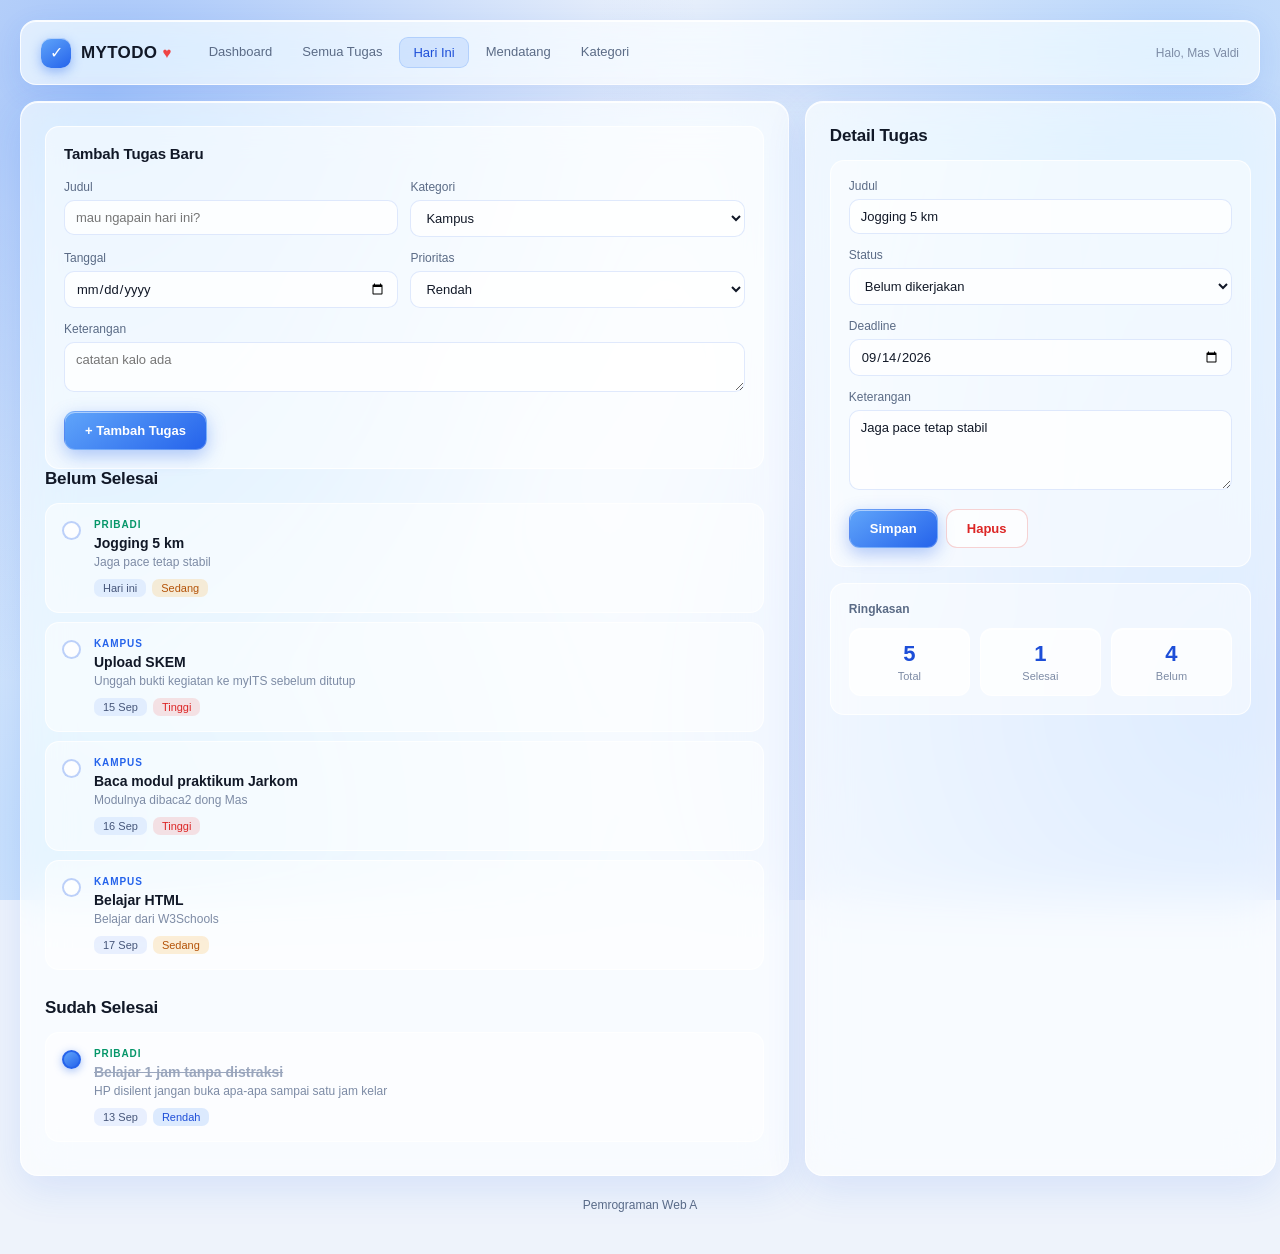
==== index.html @ 9074b092 "Add files via upload" ====
<!DOCTYPE html>
<html lang="id">
<head>
<meta charset="UTF-8">
<meta name="viewport" content="width=device-width, initial-scale=1.0">
<title>MYTODO - Todo List</title>
<link rel="stylesheet" href="style.css">
</head>
<body>

<header>
  <div class="merek">
    <div class="logo">&check;</div>
    <span class="namaapp">MYTODO <span class="hati">&hearts;</span></span>
  </div>

  <nav>
    <a href="#">Dashboard</a>
    <a href="#">Semua Tugas</a>
    <a href="#" class="aktif">Hari Ini</a>
    <a href="#">Mendatang</a>
    <a href="#">Kategori</a>
  </nav>

  <span class="identitas">Halo, Mas Valdi</span>
</header>

<div class="isi">

  <main>

    <section class="formbaru">
      <h2>Tambah Tugas Baru</h2>
      <form>
        <div class="baris">
          <div>
            <label for="judul">Judul</label>
            <input type="text" id="judul" placeholder="mau ngapain hari ini?">
          </div>
          <div>
            <label for="kategori">Kategori</label>
            <select id="kategori">
              <option>Kampus</option>
              <option>Bisnis</option>
              <option>Pribadi</option>
            </select>
          </div>
        </div>

        <div class="baris">
          <div>
            <label for="tgl">Tanggal</label>
            <input type="date" id="tgl">
          </div>
          <div>
            <label for="prioritas">Prioritas</label>
            <select id="prioritas">
              <option>Rendah</option>
              <option>Sedang</option>
              <option>Tinggi</option>
            </select>
          </div>
        </div>

        <label for="ket">Keterangan</label>
        <textarea id="ket" rows="2" placeholder="catatan kalo ada"></textarea>

        <button type="submit">+ Tambah Tugas</button>
      </form>
    </section>

    <h2>Belum Selesai</h2>
    <ul class="daftar">
      <li>
        <input type="checkbox">
        <div class="teks">
          <span class="kategori pribadi">PRIBADI</span>
          <b>Jogging 5 km</b>
          <p>Jaga pace tetap stabil</p>
          <div class="chipbaris">
            <span class="chip">Hari ini</span>
            <span class="chip sedang">Sedang</span>
          </div>
        </div>
      </li>

      <li>
        <input type="checkbox">
        <div class="teks">
          <span class="kategori">KAMPUS</span>
          <b>Upload SKEM</b>
          <p>Unggah bukti kegiatan ke myITS sebelum ditutup</p>
          <div class="chipbaris">
            <span class="chip">15 Sep</span>
            <span class="chip tinggi">Tinggi</span>
          </div>
        </div>
      </li>

      <li>
        <input type="checkbox">
        <div class="teks">
          <span class="kategori">KAMPUS</span>
          <b>Baca modul praktikum Jarkom</b>
          <p>Modulnya dibaca2 dong Mas</p>
          <div class="chipbaris">
            <span class="chip">16 Sep</span>
            <span class="chip tinggi">Tinggi</span>
          </div>
        </div>
      </li>

      <li>
        <input type="checkbox">
        <div class="teks">
          <span class="kategori">KAMPUS</span>
          <b>Belajar HTML</b>
          <p>Belajar dari W3Schools</p>
          <div class="chipbaris">
            <span class="chip">17 Sep</span>
            <span class="chip sedang">Sedang</span>
          </div>
        </div>
      </li>
    </ul>

    <h2>Sudah Selesai</h2>
    <ul class="daftar selesai">
      <li>
        <input type="checkbox" checked>
        <div class="teks">
          <span class="kategori pribadi">PRIBADI</span>
          <b>Belajar 1 jam tanpa distraksi</b>
          <p>HP disilent jangan buka apa-apa sampai satu jam kelar</p>
          <div class="chipbaris">
            <span class="chip">13 Sep</span>
            <span class="chip rendah">Rendah</span>
          </div>
        </div>
      </li>
    </ul>

  </main>

  <aside>
    <h2>Detail Tugas</h2>

    <div class="kotak">
      <label for="j2">Judul</label>
      <input type="text" id="j2" value="Jogging 5 km">

      <label for="status">Status</label>
      <select id="status">
        <option>Belum dikerjakan</option>
        <option>Sedang dikerjakan</option>
        <option>Selesai</option>
      </select>

      <label for="dl">Deadline</label>
      <input type="date" id="dl" value="2026-09-14">

      <label for="ket2">Keterangan</label>
      <textarea id="ket2" rows="4">Jaga pace tetap stabil</textarea>

      <div class="tombol">
        <button type="button">Simpan</button>
        <button type="button" class="hapus">Hapus</button>
      </div>
    </div>

    <div class="kotak ringkasan">
      <h3>Ringkasan</h3>
      <div class="angka">
        <div>
          <span class="besar">5</span>
          <span class="kecil">Total</span>
        </div>
        <div>
          <span class="besar">1</span>
          <span class="kecil">Selesai</span>
        </div>
        <div>
          <span class="besar">4</span>
          <span class="kecil">Belum</span>
        </div>
      </div>
    </div>
  </aside>

</div>

<footer>
  <p>Pemrograman Web A</p>
</footer>

</body>
</html>
---- style.css ----
body {
  font-family: "Helvetica Neue", Helvetica, -apple-system, BlinkMacSystemFont, Arial, sans-serif;
  font-size: 14px;
  color: #111827;
  margin: 0;
  padding: 20px;
  background-color: #eef3fb;
  background-image:
    radial-gradient(circle at 8% 10%, rgba(59, 130, 246, 0.42), transparent 42%),
    radial-gradient(circle at 92% 6%, rgba(96, 165, 250, 0.38), transparent 40%),
    radial-gradient(circle at 96% 78%, rgba(37, 99, 235, 0.3), transparent 44%),
    radial-gradient(circle at 4% 92%, rgba(147, 197, 253, 0.45), transparent 42%);
  background-attachment: fixed;
}

header {
  background-color: rgba(255, 255, 255, 0.65);
  backdrop-filter: blur(24px) saturate(180%);
  -webkit-backdrop-filter: blur(24px) saturate(180%);
  border: 1px solid rgba(255, 255, 255, 0.8);
  border-radius: 16px;
  box-shadow: 0 8px 28px rgba(37, 99, 235, 0.1), inset 0 1px 0 rgba(255, 255, 255, 0.9);
  padding: 16px 20px;
  display: flex;
  align-items: center;
  gap: 24px;
  flex-wrap: wrap;
}

.merek {
  display: flex;
  align-items: center;
  gap: 10px;
}

.logo {
  background-image: linear-gradient(145deg, #60a5fa, #2563eb);
  color: white;
  width: 30px;
  height: 30px;
  border-radius: 10px;
  display: flex;
  align-items: center;
  justify-content: center;
  font-size: 16px;
  box-shadow: 0 4px 12px rgba(37, 99, 235, 0.4), inset 0 1px 0 rgba(255, 255, 255, 0.55);
}

.namaapp {
  font-size: 17px;
  font-weight: 700;
  letter-spacing: 0.02em;
}

.hati {
  color: #ef4444;
  font-size: 15px;
}

nav {
  display: flex;
  gap: 4px;
  flex-wrap: wrap;
}

nav a {
  color: #5b6b86;
  font-size: 13px;
  text-decoration: none;
  padding: 7px 13px;
  border-radius: 9px;
}

nav a:hover {
  background-color: rgba(255, 255, 255, 0.7);
}

nav a.aktif {
  background-color: rgba(59, 130, 246, 0.14);
  border: 1px solid rgba(59, 130, 246, 0.2);
  color: #1d4ed8;
  font-weight: 500;
}

.identitas {
  margin-left: auto;
  color: #7d8ba5;
  font-size: 12px;
}

.isi {
  display: grid;
  grid-template-columns: 62% 38%;
  gap: 16px;
  margin-top: 16px;
}

main, aside {
  background-color: rgba(255, 255, 255, 0.65);
  backdrop-filter: blur(24px) saturate(180%);
  -webkit-backdrop-filter: blur(24px) saturate(180%);
  border: 1px solid rgba(255, 255, 255, 0.8);
  border-radius: 18px;
  box-shadow: 0 12px 40px rgba(37, 99, 235, 0.12), inset 0 1px 0 rgba(255, 255, 255, 0.9);
  padding: 24px;
}

h2 {
  font-size: 17px;
  font-weight: 700;
  letter-spacing: -0.01em;
  margin: 0 0 14px 0;
}

main h2 {
  margin-top: 28px;
}

main h2:first-of-type {
  margin-top: 0;
}

.formbaru {
  background-color: rgba(255, 255, 255, 0.5);
  border: 1px solid rgba(255, 255, 255, 0.85);
  border-radius: 14px;
  padding: 18px;
}

.formbaru h2 {
  font-size: 15px;
  margin-bottom: 4px;
}

.baris {
  display: flex;
  gap: 12px;
}

.baris > div {
  flex: 1;
}

label {
  display: block;
  font-size: 12px;
  font-weight: 500;
  color: #5b6b86;
  margin-top: 14px;
  margin-bottom: 6px;
}

input[type=text], input[type=date], select, textarea {
  width: 100%;
  background-color: rgba(255, 255, 255, 0.8);
  border: 1px solid rgba(37, 99, 235, 0.14);
  border-radius: 10px;
  padding: 9px 11px;
  font-family: inherit;
  font-size: 13px;
  color: #111827;
  box-sizing: border-box;
  outline: none;
}

input:focus, select:focus, textarea:focus {
  border-color: #3b82f6;
  background-color: white;
  box-shadow: 0 0 0 3px rgba(59, 130, 246, 0.15);
}

textarea {
  resize: vertical;
}

button {
  background-image: linear-gradient(145deg, #60a5fa, #2563eb);
  color: white;
  border: 1px solid rgba(255, 255, 255, 0.2);
  border-radius: 11px;
  padding: 11px 20px;
  margin-top: 16px;
  font-family: inherit;
  font-size: 13px;
  font-weight: 600;
  cursor: pointer;
  box-shadow: 0 6px 18px rgba(37, 99, 235, 0.35), inset 0 1px 0 rgba(255, 255, 255, 0.5);
}

button:hover {
  background-image: linear-gradient(145deg, #4f96f8, #1d4ed8);
}

.hapus {
  background-image: none;
  background-color: rgba(255, 255, 255, 0.7);
  color: #dc2626;
  border: 1px solid rgba(220, 38, 38, 0.2);
  box-shadow: none;
}

.hapus:hover {
  background-image: none;
  background-color: rgba(254, 226, 226, 0.9);
}

.daftar {
  list-style-type: none;
  padding-left: 0;
  margin: 0;
}

.daftar li {
  display: flex;
  gap: 13px;
  background-color: rgba(255, 255, 255, 0.5);
  border: 1px solid rgba(255, 255, 255, 0.8);
  border-radius: 14px;
  padding: 15px 16px;
  margin-bottom: 9px;
}

.daftar li:hover {
  background-color: rgba(255, 255, 255, 0.9);
  box-shadow: 0 6px 18px rgba(37, 99, 235, 0.1);
}

input[type=checkbox] {
  appearance: none;
  -webkit-appearance: none;
  width: 19px;
  height: 19px;
  min-width: 19px;
  margin: 2px 0 0 0;
  border: 2px solid rgba(37, 99, 235, 0.3);
  border-radius: 50%;
  background-color: rgba(255, 255, 255, 0.8);
  cursor: pointer;
}

input[type=checkbox]:checked {
  background-image: linear-gradient(145deg, #60a5fa, #2563eb);
  border-color: #2563eb;
  box-shadow: 0 2px 8px rgba(37, 99, 235, 0.4);
}

.kategori {
  display: block;
  color: #2563eb;
  font-size: 10px;
  font-weight: 700;
  letter-spacing: 0.09em;
  margin-bottom: 5px;
}

.kategori.bisnis {
  color: #7c3aed;
}

.kategori.pribadi {
  color: #059669;
}

.teks b {
  display: block;
  font-size: 14px;
  font-weight: 600;
}

.teks p {
  color: #7d8ba5;
  font-size: 12px;
  margin: 4px 0 0 0;
}

.chipbaris {
  display: flex;
  gap: 6px;
  margin-top: 10px;
}

.chip {
  background-color: rgba(37, 99, 235, 0.09);
  color: #46567a;
  border-radius: 7px;
  font-size: 11px;
  padding: 3px 9px;
}

.tinggi {
  background-color: rgba(239, 68, 68, 0.14);
  color: #dc2626;
}

.sedang {
  background-color: rgba(245, 158, 11, 0.16);
  color: #b45309;
}

.rendah {
  background-color: rgba(59, 130, 246, 0.16);
  color: #1d4ed8;
}

.selesai b {
  color: #9aa6bd;
  text-decoration: line-through;
}

.kotak {
  background-color: rgba(255, 255, 255, 0.5);
  border: 1px solid rgba(255, 255, 255, 0.85);
  border-radius: 14px;
  padding: 18px;
}

.kotak label:first-of-type {
  margin-top: 0;
}

.tombol {
  display: flex;
  gap: 8px;
}

.ringkasan {
  margin-top: 16px;
}

.ringkasan h3 {
  font-size: 12px;
  font-weight: 600;
  color: #5b6b86;
  margin: 0 0 12px 0;
}

.angka {
  display: flex;
  gap: 10px;
}

.angka > div {
  flex: 1;
  background-color: rgba(255, 255, 255, 0.75);
  border: 1px solid rgba(255, 255, 255, 0.9);
  border-radius: 12px;
  padding: 12px;
  text-align: center;
  box-shadow: inset 0 1px 0 rgba(255, 255, 255, 0.9);
}

.besar {
  display: block;
  font-size: 22px;
  font-weight: 700;
  color: #1d4ed8;
}

.kecil {
  color: #7d8ba5;
  font-size: 11px;
}

footer {
  text-align: center;
  color: #5b6b86;
  font-size: 12px;
  padding: 22px;
}

footer p {
  margin: 0;
}

@media screen and (max-width: 768px) {
  body {
    padding: 12px;
  }
  .isi {
    grid-template-columns: 100%;
    gap: 12px;
  }
  header {
    gap: 12px;
  }
  .identitas {
    margin-left: 0;
    width: 100%;
  }
  main, aside {
    padding: 18px;
  }
  .baris {
    display: block;
  }
}
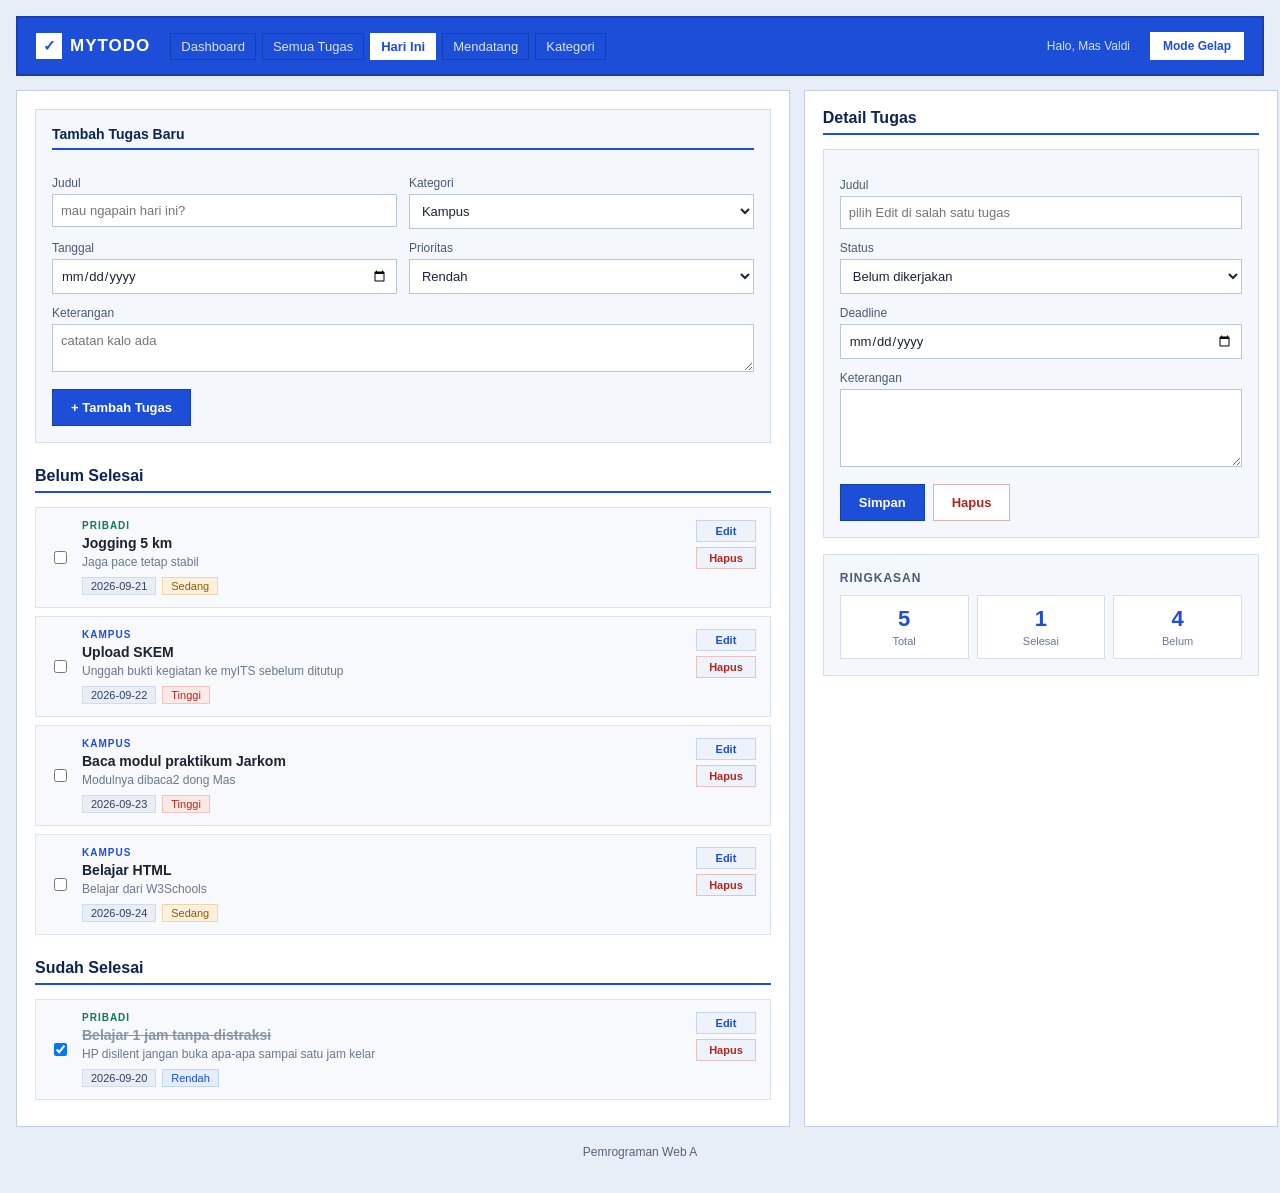
==== commit 188485bc: "Add files via upload nambah java" ====
--- a/index.html
+++ b/index.html
@@ -11,7 +11,7 @@
 <header>
   <div class="merek">
     <div class="logo">&check;</div>
-    <span class="namaapp">MYTODO <span class="hati">&hearts;</span></span>
+    <span class="namaapp">MYTODO</span>
   </div>
 
   <nav>
@@ -23,6 +23,7 @@
   </nav>
 
   <span class="identitas">Halo, Mas Valdi</span>
+  <button type="button" id="tomboltema" class="tematoggle">Mode Gelap</button>
 </header>
 
 <div class="isi">
@@ -31,7 +32,7 @@
 
     <section class="formbaru">
       <h2>Tambah Tugas Baru</h2>
-      <form>
+      <form id="formtugas">
         <div class="baris">
           <div>
             <label for="judul">Judul</label>
@@ -65,80 +66,15 @@
         <label for="ket">Keterangan</label>
         <textarea id="ket" rows="2" placeholder="catatan kalo ada"></textarea>
 
-        <button type="submit">+ Tambah Tugas</button>
+        <button type="button" id="tambah">+ Tambah Tugas</button>
       </form>
     </section>
 
     <h2>Belum Selesai</h2>
-    <ul class="daftar">
-      <li>
-        <input type="checkbox">
-        <div class="teks">
-          <span class="kategori pribadi">PRIBADI</span>
-          <b>Jogging 5 km</b>
-          <p>Jaga pace tetap stabil</p>
-          <div class="chipbaris">
-            <span class="chip">Hari ini</span>
-            <span class="chip sedang">Sedang</span>
-          </div>
-        </div>
-      </li>
-
-      <li>
-        <input type="checkbox">
-        <div class="teks">
-          <span class="kategori">KAMPUS</span>
-          <b>Upload SKEM</b>
-          <p>Unggah bukti kegiatan ke myITS sebelum ditutup</p>
-          <div class="chipbaris">
-            <span class="chip">15 Sep</span>
-            <span class="chip tinggi">Tinggi</span>
-          </div>
-        </div>
-      </li>
-
-      <li>
-        <input type="checkbox">
-        <div class="teks">
-          <span class="kategori">KAMPUS</span>
-          <b>Baca modul praktikum Jarkom</b>
-          <p>Modulnya dibaca2 dong Mas</p>
-          <div class="chipbaris">
-            <span class="chip">16 Sep</span>
-            <span class="chip tinggi">Tinggi</span>
-          </div>
-        </div>
-      </li>
-
-      <li>
-        <input type="checkbox">
-        <div class="teks">
-          <span class="kategori">KAMPUS</span>
-          <b>Belajar HTML</b>
-          <p>Belajar dari W3Schools</p>
-          <div class="chipbaris">
-            <span class="chip">17 Sep</span>
-            <span class="chip sedang">Sedang</span>
-          </div>
-        </div>
-      </li>
-    </ul>
+    <ul class="daftar" id="belum"></ul>
 
     <h2>Sudah Selesai</h2>
-    <ul class="daftar selesai">
-      <li>
-        <input type="checkbox" checked>
-        <div class="teks">
-          <span class="kategori pribadi">PRIBADI</span>
-          <b>Belajar 1 jam tanpa distraksi</b>
-          <p>HP disilent jangan buka apa-apa sampai satu jam kelar</p>
-          <div class="chipbaris">
-            <span class="chip">13 Sep</span>
-            <span class="chip rendah">Rendah</span>
-          </div>
-        </div>
-      </li>
-    </ul>
+    <ul class="daftar selesai" id="sudah"></ul>
 
   </main>
 
@@ -147,24 +83,23 @@
 
     <div class="kotak">
       <label for="j2">Judul</label>
-      <input type="text" id="j2" value="Jogging 5 km">
+      <input type="text" id="j2" placeholder="pilih Edit di salah satu tugas">
 
       <label for="status">Status</label>
       <select id="status">
         <option>Belum dikerjakan</option>
-        <option>Sedang dikerjakan</option>
         <option>Selesai</option>
       </select>
 
       <label for="dl">Deadline</label>
-      <input type="date" id="dl" value="2026-09-14">
+      <input type="date" id="dl">
 
       <label for="ket2">Keterangan</label>
-      <textarea id="ket2" rows="4">Jaga pace tetap stabil</textarea>
+      <textarea id="ket2" rows="4"></textarea>
 
       <div class="tombol">
-        <button type="button">Simpan</button>
-        <button type="button" class="hapus">Hapus</button>
+        <button type="button" id="simpan">Simpan</button>
+        <button type="button" class="hapus" id="hapusdetail">Hapus</button>
       </div>
     </div>
 
@@ -172,15 +107,15 @@
       <h3>Ringkasan</h3>
       <div class="angka">
         <div>
-          <span class="besar">5</span>
+          <span class="besar" id="jumlahtotal">0</span>
           <span class="kecil">Total</span>
         </div>
         <div>
-          <span class="besar">1</span>
+          <span class="besar" id="jumlahselesai">0</span>
           <span class="kecil">Selesai</span>
         </div>
         <div>
-          <span class="besar">4</span>
+          <span class="besar" id="jumlahbelum">0</span>
           <span class="kecil">Belum</span>
         </div>
       </div>
@@ -193,5 +128,7 @@
   <p>Pemrograman Web A</p>
 </footer>
 
+<script src="script.js"></script>
+
 </body>
 </html>
--- a/style.css
+++ b/style.css
@@ -1,207 +1,164 @@
 body {
-  font-family: "Helvetica Neue", Helvetica, -apple-system, BlinkMacSystemFont, Arial, sans-serif;
+  font-family: Arial, Helvetica, sans-serif;
   font-size: 14px;
-  color: #111827;
+  color: #1a2233;
+  background-color: #e8eef7;
   margin: 0;
-  padding: 20px;
-  background-color: #eef3fb;
-  background-image:
-    radial-gradient(circle at 8% 10%, rgba(59, 130, 246, 0.42), transparent 42%),
-    radial-gradient(circle at 92% 6%, rgba(96, 165, 250, 0.38), transparent 40%),
-    radial-gradient(circle at 96% 78%, rgba(37, 99, 235, 0.3), transparent 44%),
-    radial-gradient(circle at 4% 92%, rgba(147, 197, 253, 0.45), transparent 42%);
-  background-attachment: fixed;
+  padding: 16px;
 }
 
 header {
-  background-color: rgba(255, 255, 255, 0.65);
-  backdrop-filter: blur(24px) saturate(180%);
-  -webkit-backdrop-filter: blur(24px) saturate(180%);
-  border: 1px solid rgba(255, 255, 255, 0.8);
-  border-radius: 16px;
-  box-shadow: 0 8px 28px rgba(37, 99, 235, 0.1), inset 0 1px 0 rgba(255, 255, 255, 0.9);
-  padding: 16px 20px;
+  background-color: #1d4ed8;
+  color: #ffffff;
+  border: 2px solid #163fae;
+  padding: 14px 18px;
   display: flex;
   align-items: center;
-  gap: 24px;
+  gap: 20px;
   flex-wrap: wrap;
 }
 
 .merek {
   display: flex;
   align-items: center;
-  gap: 10px;
+  gap: 8px;
 }
 
 .logo {
-  background-image: linear-gradient(145deg, #60a5fa, #2563eb);
-  color: white;
-  width: 30px;
-  height: 30px;
-  border-radius: 10px;
+  background-color: #ffffff;
+  color: #1d4ed8;
+  width: 26px;
+  height: 26px;
   display: flex;
   align-items: center;
   justify-content: center;
-  font-size: 16px;
-  box-shadow: 0 4px 12px rgba(37, 99, 235, 0.4), inset 0 1px 0 rgba(255, 255, 255, 0.55);
+  font-size: 15px;
+  font-weight: bold;
 }
 
 .namaapp {
   font-size: 17px;
-  font-weight: 700;
-  letter-spacing: 0.02em;
-}
-
-.hati {
-  color: #ef4444;
-  font-size: 15px;
+  font-weight: bold;
+  letter-spacing: 1px;
 }
 
 nav {
   display: flex;
-  gap: 4px;
+  gap: 6px;
   flex-wrap: wrap;
 }
 
 nav a {
-  color: #5b6b86;
+  color: #d7e2fb;
   font-size: 13px;
   text-decoration: none;
-  padding: 7px 13px;
-  border-radius: 9px;
-}
-
-nav a:hover {
-  background-color: rgba(255, 255, 255, 0.7);
+  padding: 5px 10px;
+  border: 1px solid #163fae;
 }
 
 nav a.aktif {
-  background-color: rgba(59, 130, 246, 0.14);
-  border: 1px solid rgba(59, 130, 246, 0.2);
-  color: #1d4ed8;
-  font-weight: 500;
+  background-color: #ffffff;
+  border: 1px solid #ffffff;
+  color: #1d4ed8;
+  font-weight: bold;
 }
 
 .identitas {
   margin-left: auto;
-  color: #7d8ba5;
+  color: #d7e2fb;
+  font-size: 12px;
+}
+
+.tematoggle {
+  background-color: #ffffff;
+  color: #1d4ed8;
+  border: 1px solid #ffffff;
+  margin-top: 0;
+  padding: 6px 12px;
   font-size: 12px;
 }
 
 .isi {
   display: grid;
   grid-template-columns: 62% 38%;
-  gap: 16px;
-  margin-top: 16px;
+  gap: 14px;
+  margin-top: 14px;
 }
 
 main, aside {
-  background-color: rgba(255, 255, 255, 0.65);
-  backdrop-filter: blur(24px) saturate(180%);
-  -webkit-backdrop-filter: blur(24px) saturate(180%);
-  border: 1px solid rgba(255, 255, 255, 0.8);
-  border-radius: 18px;
-  box-shadow: 0 12px 40px rgba(37, 99, 235, 0.12), inset 0 1px 0 rgba(255, 255, 255, 0.9);
-  padding: 24px;
+  background-color: #ffffff;
+  border: 1px solid #c3cfe0;
+  padding: 18px;
 }
 
 h2 {
-  font-size: 17px;
-  font-weight: 700;
-  letter-spacing: -0.01em;
+  font-size: 16px;
+  font-weight: bold;
+  color: #0b2452;
+  border-bottom: 2px solid #1d4ed8;
+  padding-bottom: 6px;
   margin: 0 0 14px 0;
 }
 
 main h2 {
-  margin-top: 28px;
-}
-
-main h2:first-of-type {
+  margin-top: 24px;
+}
+
+.formbaru {
+  background-color: #f4f7fb;
+  border: 1px solid #d5dfeb;
+  padding: 16px;
+  margin-bottom: 24px;
+}
+
+.formbaru h2 {
+  font-size: 14px;
   margin-top: 0;
 }
 
-.formbaru {
-  background-color: rgba(255, 255, 255, 0.5);
-  border: 1px solid rgba(255, 255, 255, 0.85);
-  border-radius: 14px;
-  padding: 18px;
-}
-
-.formbaru h2 {
-  font-size: 15px;
-  margin-bottom: 4px;
-}
-
 .baris {
   display: flex;
   gap: 12px;
 }
 
 .baris > div {
-  flex: 1;
+  width: 50%;
 }
 
 label {
   display: block;
   font-size: 12px;
-  font-weight: 500;
-  color: #5b6b86;
-  margin-top: 14px;
-  margin-bottom: 6px;
+  color: #4a5a75;
+  margin-top: 12px;
+  margin-bottom: 4px;
 }
 
 input[type=text], input[type=date], select, textarea {
   width: 100%;
-  background-color: rgba(255, 255, 255, 0.8);
-  border: 1px solid rgba(37, 99, 235, 0.14);
-  border-radius: 10px;
-  padding: 9px 11px;
-  font-family: inherit;
+  background-color: #ffffff;
+  border: 1px solid #b9c6d8;
+  padding: 8px;
+  font-family: Arial, Helvetica, sans-serif;
   font-size: 13px;
-  color: #111827;
+  color: #1a2233;
   box-sizing: border-box;
-  outline: none;
-}
-
-input:focus, select:focus, textarea:focus {
-  border-color: #3b82f6;
-  background-color: white;
-  box-shadow: 0 0 0 3px rgba(59, 130, 246, 0.15);
-}
-
-textarea {
-  resize: vertical;
 }
 
 button {
-  background-image: linear-gradient(145deg, #60a5fa, #2563eb);
-  color: white;
-  border: 1px solid rgba(255, 255, 255, 0.2);
-  border-radius: 11px;
-  padding: 11px 20px;
-  margin-top: 16px;
-  font-family: inherit;
+  background-color: #1d4ed8;
+  color: #ffffff;
+  border: 1px solid #163fae;
+  padding: 10px 18px;
+  margin-top: 14px;
+  font-family: Arial, Helvetica, sans-serif;
   font-size: 13px;
-  font-weight: 600;
-  cursor: pointer;
-  box-shadow: 0 6px 18px rgba(37, 99, 235, 0.35), inset 0 1px 0 rgba(255, 255, 255, 0.5);
-}
-
-button:hover {
-  background-image: linear-gradient(145deg, #4f96f8, #1d4ed8);
+  font-weight: bold;
 }
 
 .hapus {
-  background-image: none;
-  background-color: rgba(255, 255, 255, 0.7);
-  color: #dc2626;
-  border: 1px solid rgba(220, 38, 38, 0.2);
-  box-shadow: none;
-}
-
-.hapus:hover {
-  background-image: none;
-  background-color: rgba(254, 226, 226, 0.9);
+  background-color: #ffffff;
+  color: #b3261e;
+  border: 1px solid #e0b4b0;
 }
 
 .daftar {
@@ -212,63 +169,69 @@
 
 .daftar li {
   display: flex;
-  gap: 13px;
-  background-color: rgba(255, 255, 255, 0.5);
-  border: 1px solid rgba(255, 255, 255, 0.8);
-  border-radius: 14px;
-  padding: 15px 16px;
-  margin-bottom: 9px;
-}
-
-.daftar li:hover {
-  background-color: rgba(255, 255, 255, 0.9);
-  box-shadow: 0 6px 18px rgba(37, 99, 235, 0.1);
-}
-
-input[type=checkbox] {
-  appearance: none;
-  -webkit-appearance: none;
-  width: 19px;
-  height: 19px;
-  min-width: 19px;
-  margin: 2px 0 0 0;
-  border: 2px solid rgba(37, 99, 235, 0.3);
-  border-radius: 50%;
-  background-color: rgba(255, 255, 255, 0.8);
-  cursor: pointer;
-}
-
-input[type=checkbox]:checked {
-  background-image: linear-gradient(145deg, #60a5fa, #2563eb);
-  border-color: #2563eb;
-  box-shadow: 0 2px 8px rgba(37, 99, 235, 0.4);
+  gap: 12px;
+  background-color: #f7f9fc;
+  border: 1px solid #dde4ef;
+  padding: 12px 14px;
+  margin-bottom: 8px;
+}
+
+.aksi {
+  display: flex;
+  flex-direction: column;
+  gap: 5px;
+  margin-left: auto;
+}
+
+.aksibtn {
+  background-color: #eef3fb;
+  color: #1d4ed8;
+  border: 1px solid #c7d6ec;
+  margin-top: 0;
+  padding: 4px 12px;
+  font-size: 11px;
+}
+
+.buang {
+  color: #b3261e;
+  border: 1px solid #e6c3c0;
+}
+
+.kosong {
+  display: block;
+  background-color: #f7f9fc;
+  border: 1px dashed #c3cfe0;
+  padding: 16px;
+  text-align: center;
+  color: #6b7891;
+  font-size: 13px;
 }
 
 .kategori {
   display: block;
-  color: #2563eb;
+  color: #1d4ed8;
   font-size: 10px;
-  font-weight: 700;
-  letter-spacing: 0.09em;
-  margin-bottom: 5px;
+  font-weight: bold;
+  letter-spacing: 1px;
+  text-transform: uppercase;
+  margin-bottom: 4px;
 }
 
 .kategori.bisnis {
-  color: #7c3aed;
+  color: #6d3fc0;
 }
 
 .kategori.pribadi {
-  color: #059669;
+  color: #0f7a53;
 }
 
 .teks b {
   display: block;
   font-size: 14px;
-  font-weight: 600;
 }
 
 .teks p {
-  color: #7d8ba5;
+  color: #6b7891;
   font-size: 12px;
   margin: 4px 0 0 0;
 }
@@ -276,46 +239,44 @@
 .chipbaris {
   display: flex;
   gap: 6px;
-  margin-top: 10px;
+  margin-top: 8px;
 }
 
 .chip {
-  background-color: rgba(37, 99, 235, 0.09);
-  color: #46567a;
-  border-radius: 7px;
+  background-color: #e8edf6;
+  border: 1px solid #d3dcea;
+  color: #33415c;
   font-size: 11px;
-  padding: 3px 9px;
+  padding: 2px 8px;
 }
 
 .tinggi {
-  background-color: rgba(239, 68, 68, 0.14);
-  color: #dc2626;
+  background-color: #fde8e6;
+  border: 1px solid #f0c4c0;
+  color: #b3261e;
 }
 
 .sedang {
-  background-color: rgba(245, 158, 11, 0.16);
-  color: #b45309;
+  background-color: #fdf1dd;
+  border: 1px solid #ecd6ac;
+  color: #8a5a06;
 }
 
 .rendah {
-  background-color: rgba(59, 130, 246, 0.16);
+  background-color: #e3edfd;
+  border: 1px solid #c2d5f5;
   color: #1d4ed8;
 }
 
 .selesai b {
-  color: #9aa6bd;
+  color: #8a94a6;
   text-decoration: line-through;
 }
 
 .kotak {
-  background-color: rgba(255, 255, 255, 0.5);
-  border: 1px solid rgba(255, 255, 255, 0.85);
-  border-radius: 14px;
-  padding: 18px;
-}
-
-.kotak label:first-of-type {
-  margin-top: 0;
+  background-color: #f4f7fb;
+  border: 1px solid #d5dfeb;
+  padding: 16px;
 }
 
 .tombol {
@@ -329,68 +290,197 @@
 
 .ringkasan h3 {
   font-size: 12px;
-  font-weight: 600;
-  color: #5b6b86;
-  margin: 0 0 12px 0;
+  color: #4a5a75;
+  text-transform: uppercase;
+  letter-spacing: 1px;
+  margin: 0 0 10px 0;
 }
 
 .angka {
   display: flex;
-  gap: 10px;
+  gap: 8px;
 }
 
 .angka > div {
-  flex: 1;
-  background-color: rgba(255, 255, 255, 0.75);
-  border: 1px solid rgba(255, 255, 255, 0.9);
-  border-radius: 12px;
-  padding: 12px;
+  width: 33%;
+  background-color: #ffffff;
+  border: 1px solid #d5dfeb;
+  padding: 10px;
   text-align: center;
-  box-shadow: inset 0 1px 0 rgba(255, 255, 255, 0.9);
 }
 
 .besar {
   display: block;
   font-size: 22px;
-  font-weight: 700;
+  font-weight: bold;
   color: #1d4ed8;
 }
 
 .kecil {
-  color: #7d8ba5;
+  color: #6b7891;
   font-size: 11px;
 }
 
 footer {
   text-align: center;
-  color: #5b6b86;
-  font-size: 12px;
-  padding: 22px;
+  color: #55637a;
+  font-size: 12px;
+  padding: 18px;
 }
 
 footer p {
   margin: 0;
 }
 
+body.gelap {
+  background-color: #101725;
+  color: #e6ebf5;
+}
+
+body.gelap header {
+  background-color: #16233f;
+  border: 2px solid #24365c;
+}
+
+body.gelap .logo {
+  background-color: #6ea0ff;
+  color: #101725;
+}
+
+body.gelap nav a {
+  border: 1px solid #24365c;
+  color: #a8bbdd;
+}
+
+body.gelap nav a.aktif {
+  background-color: #6ea0ff;
+  border: 1px solid #6ea0ff;
+  color: #101725;
+}
+
+body.gelap .tematoggle {
+  background-color: #6ea0ff;
+  border: 1px solid #6ea0ff;
+  color: #101725;
+}
+
+body.gelap main, body.gelap aside {
+  background-color: #18202f;
+  border: 1px solid #2b3648;
+}
+
+body.gelap h2 {
+  color: #cddcf8;
+  border-bottom: 2px solid #6ea0ff;
+}
+
+body.gelap .formbaru,
+body.gelap .kotak,
+body.gelap .daftar li,
+body.gelap .kosong,
+body.gelap .angka > div {
+  background-color: #141c2b;
+  border: 1px solid #2b3648;
+}
+
+body.gelap label,
+body.gelap .teks p,
+body.gelap .kecil,
+body.gelap .ringkasan h3,
+body.gelap footer,
+body.gelap .kosong {
+  color: #9fb0cc;
+}
+
+body.gelap input[type=text],
+body.gelap input[type=date],
+body.gelap select,
+body.gelap textarea {
+  background-color: #0d1421;
+  border: 1px solid #333f52;
+  color: #e6ebf5;
+}
+
+body.gelap .chip {
+  background-color: #1d283c;
+  border: 1px solid #2b3648;
+  color: #b6c7e3;
+}
+
+body.gelap .tinggi {
+  background-color: #3a1e1c;
+  border: 1px solid #5c2f2c;
+  color: #fca5a5;
+}
+
+body.gelap .sedang {
+  background-color: #3a2f18;
+  border: 1px solid #5c4a26;
+  color: #fcd34d;
+}
+
+body.gelap .rendah {
+  background-color: #1b2a48;
+  border: 1px solid #2c4372;
+  color: #93c5fd;
+}
+
+body.gelap .kategori {
+  color: #6ea0ff;
+}
+
+body.gelap .kategori.pribadi {
+  color: #4fd39b;
+}
+
+body.gelap .kategori.bisnis {
+  color: #b18cf5;
+}
+
+body.gelap .aksibtn {
+  background-color: #1d283c;
+  border: 1px solid #2b3648;
+  color: #93c5fd;
+}
+
+body.gelap .buang {
+  border: 1px solid #5c2f2c;
+  color: #fca5a5;
+}
+
+body.gelap .hapus {
+  background-color: #1d283c;
+  border: 1px solid #5c2f2c;
+  color: #fca5a5;
+}
+
+body.gelap .besar {
+  color: #93c5fd;
+}
+
+body.gelap .selesai b {
+  color: #7d8ba5;
+}
+
 @media screen and (max-width: 768px) {
   body {
-    padding: 12px;
+    padding: 10px;
   }
   .isi {
     grid-template-columns: 100%;
-    gap: 12px;
-  }
-  header {
-    gap: 12px;
+    gap: 10px;
   }
   .identitas {
     margin-left: 0;
     width: 100%;
   }
   main, aside {
-    padding: 18px;
+    padding: 14px;
   }
   .baris {
     display: block;
   }
-}
+  .baris > div {
+    width: 100%;
+  }
+}
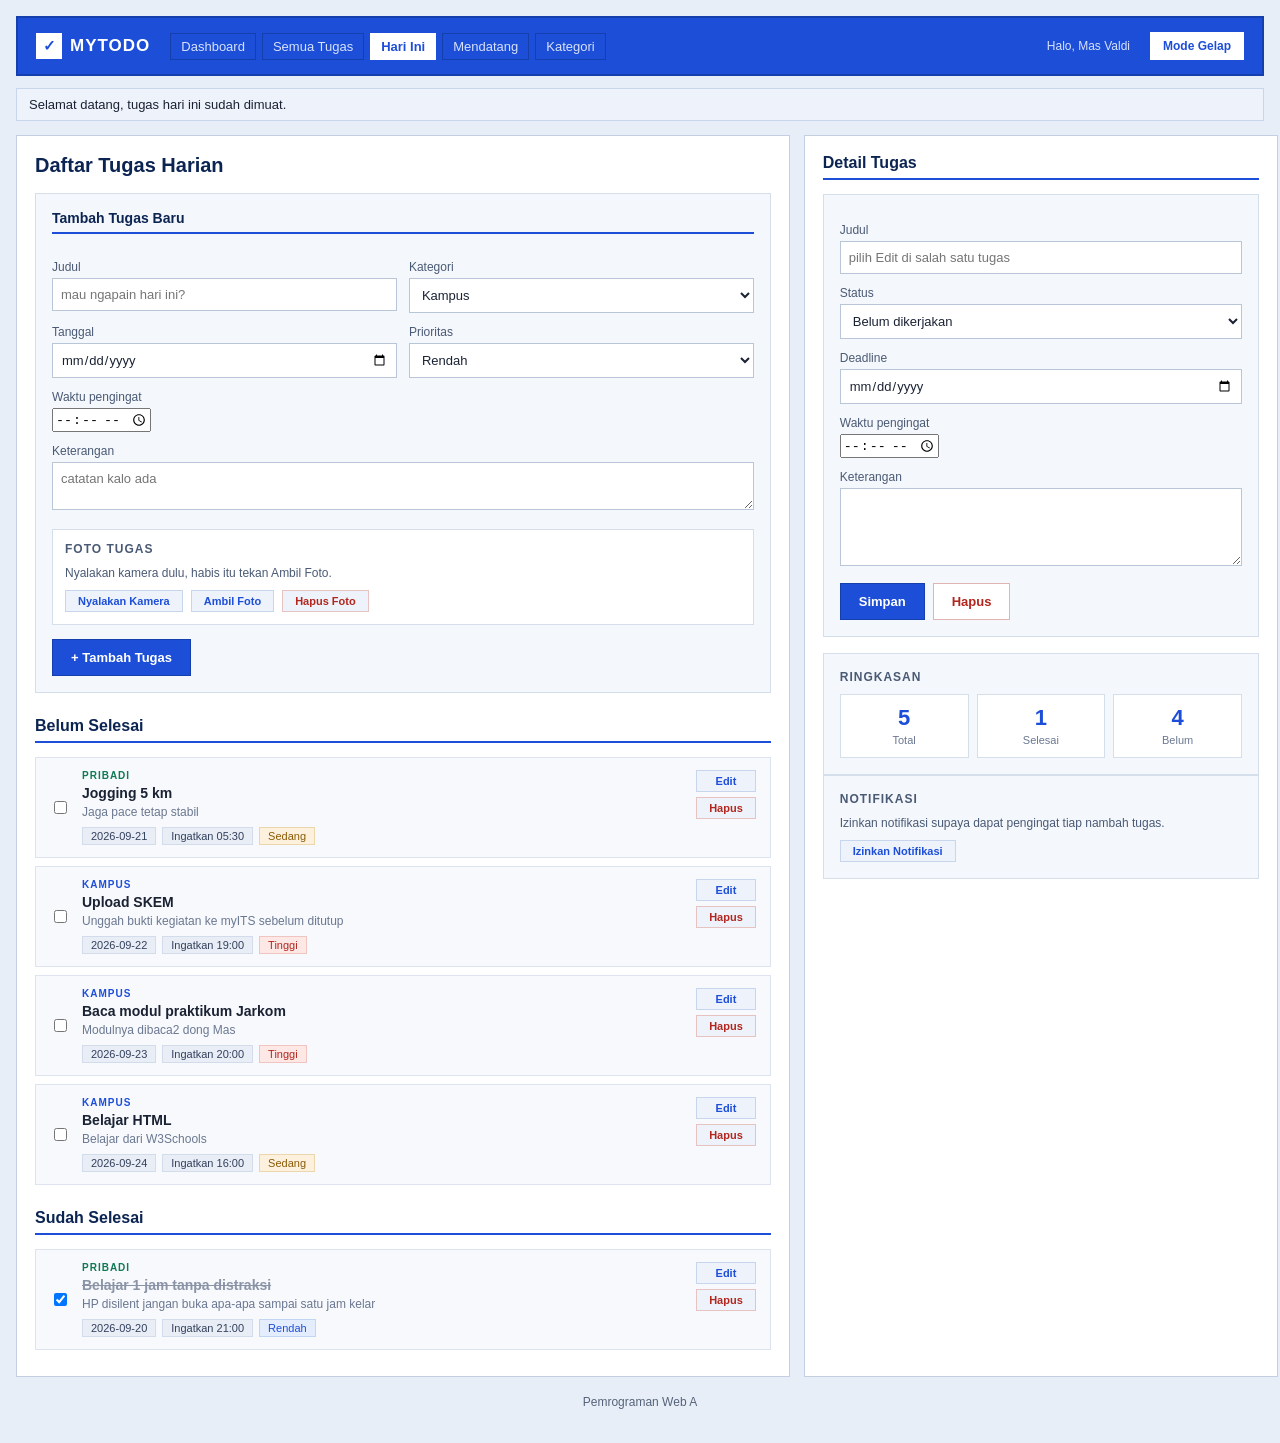
==== commit b05c9f05: "Add files via upload" ====
--- a/index.html
+++ b/index.html
@@ -3,18 +3,20 @@
 <head>
 <meta charset="UTF-8">
 <meta name="viewport" content="width=device-width, initial-scale=1.0">
-<title>MYTODO - Todo List</title>
+<title>MYTODO - Aplikasi Daftar Tugas Harian</title>
 <link rel="stylesheet" href="style.css">
 </head>
 <body>
 
+<a href="#konten" class="lewati">Lewati ke konten utama</a>
+
 <header>
   <div class="merek">
-    <div class="logo">&check;</div>
+    <div class="logo" aria-hidden="true">&check;</div>
     <span class="namaapp">MYTODO</span>
   </div>
 
-  <nav>
+  <nav aria-label="Menu utama">
     <a href="#">Dashboard</a>
     <a href="#">Semua Tugas</a>
     <a href="#" class="aktif">Hari Ini</a>
@@ -26,9 +28,13 @@
   <button type="button" id="tomboltema" class="tematoggle">Mode Gelap</button>
 </header>
 
+<p id="pesan" class="pesan" role="status">Selamat datang, tugas hari ini sudah dimuat.</p>
+
 <div class="isi">
 
-  <main>
+  <main id="konten" tabindex="-1">
+
+    <h1>Daftar Tugas Harian</h1>
 
     <section class="formbaru">
       <h2>Tambah Tugas Baru</h2>
@@ -63,8 +69,24 @@
           </div>
         </div>
 
+        <label for="jam">Waktu pengingat</label>
+        <input type="time" id="jam">
+
         <label for="ket">Keterangan</label>
         <textarea id="ket" rows="2" placeholder="catatan kalo ada"></textarea>
+
+        <div class="kamera">
+          <h3>Foto tugas</h3>
+          <p class="bantuan">Nyalakan kamera dulu, habis itu tekan Ambil Foto.</p>
+          <video id="videokamera"></video>
+          <canvas id="kanvas"></canvas>
+          <img id="pratinjau" alt="Pratinjau foto tugas yang sudah diambil">
+          <div class="tombol">
+            <button type="button" id="nyalakan" class="aksibtn">Nyalakan Kamera</button>
+            <button type="button" id="jepret" class="aksibtn">Ambil Foto</button>
+            <button type="button" id="buangfoto" class="aksibtn buang">Hapus Foto</button>
+          </div>
+        </div>
 
         <button type="button" id="tambah">+ Tambah Tugas</button>
       </form>
@@ -94,6 +116,9 @@
       <label for="dl">Deadline</label>
       <input type="date" id="dl">
 
+      <label for="jam2">Waktu pengingat</label>
+      <input type="time" id="jam2">
+
       <label for="ket2">Keterangan</label>
       <textarea id="ket2" rows="4"></textarea>
 
@@ -120,6 +145,12 @@
         </div>
       </div>
     </div>
+
+    <div class="kotak">
+      <h3>Notifikasi</h3>
+      <p class="bantuan">Izinkan notifikasi supaya dapat pengingat tiap nambah tugas.</p>
+      <button type="button" id="izinnotif" class="aksibtn">Izinkan Notifikasi</button>
+    </div>
   </aside>
 
 </div>
--- a/style.css
+++ b/style.css
@@ -1,6 +1,6 @@
 body {
   font-family: Arial, Helvetica, sans-serif;
-  font-size: 14px;
+  font-size: 0.875rem;
   color: #1a2233;
   background-color: #e8eef7;
   margin: 0;
@@ -32,12 +32,12 @@
   display: flex;
   align-items: center;
   justify-content: center;
-  font-size: 15px;
+  font-size: 0.9375rem;
   font-weight: bold;
 }
 
 .namaapp {
-  font-size: 17px;
+  font-size: 1.0625rem;
   font-weight: bold;
   letter-spacing: 1px;
 }
@@ -50,7 +50,7 @@
 
 nav a {
   color: #d7e2fb;
-  font-size: 13px;
+  font-size: 0.8125rem;
   text-decoration: none;
   padding: 5px 10px;
   border: 1px solid #163fae;
@@ -66,7 +66,7 @@
 .identitas {
   margin-left: auto;
   color: #d7e2fb;
-  font-size: 12px;
+  font-size: 0.75rem;
 }
 
 .tematoggle {
@@ -75,7 +75,7 @@
   border: 1px solid #ffffff;
   margin-top: 0;
   padding: 6px 12px;
-  font-size: 12px;
+  font-size: 0.75rem;
 }
 
 .isi {
@@ -92,7 +92,7 @@
 }
 
 h2 {
-  font-size: 16px;
+  font-size: 1rem;
   font-weight: bold;
   color: #0b2452;
   border-bottom: 2px solid #1d4ed8;
@@ -112,7 +112,7 @@
 }
 
 .formbaru h2 {
-  font-size: 14px;
+  font-size: 0.875rem;
   margin-top: 0;
 }
 
@@ -127,7 +127,7 @@
 
 label {
   display: block;
-  font-size: 12px;
+  font-size: 0.75rem;
   color: #4a5a75;
   margin-top: 12px;
   margin-bottom: 4px;
@@ -139,7 +139,7 @@
   border: 1px solid #b9c6d8;
   padding: 8px;
   font-family: Arial, Helvetica, sans-serif;
-  font-size: 13px;
+  font-size: 0.8125rem;
   color: #1a2233;
   box-sizing: border-box;
 }
@@ -151,7 +151,7 @@
   padding: 10px 18px;
   margin-top: 14px;
   font-family: Arial, Helvetica, sans-serif;
-  font-size: 13px;
+  font-size: 0.8125rem;
   font-weight: bold;
 }
 
@@ -189,7 +189,7 @@
   border: 1px solid #c7d6ec;
   margin-top: 0;
   padding: 4px 12px;
-  font-size: 11px;
+  font-size: 0.6875rem;
 }
 
 .buang {
@@ -204,13 +204,13 @@
   padding: 16px;
   text-align: center;
   color: #6b7891;
-  font-size: 13px;
+  font-size: 0.8125rem;
 }
 
 .kategori {
   display: block;
   color: #1d4ed8;
-  font-size: 10px;
+  font-size: 0.625rem;
   font-weight: bold;
   letter-spacing: 1px;
   text-transform: uppercase;
@@ -227,12 +227,12 @@
 
 .teks b {
   display: block;
-  font-size: 14px;
+  font-size: 0.875rem;
 }
 
 .teks p {
   color: #6b7891;
-  font-size: 12px;
+  font-size: 0.75rem;
   margin: 4px 0 0 0;
 }
 
@@ -246,7 +246,7 @@
   background-color: #e8edf6;
   border: 1px solid #d3dcea;
   color: #33415c;
-  font-size: 11px;
+  font-size: 0.6875rem;
   padding: 2px 8px;
 }
 
@@ -289,7 +289,7 @@
 }
 
 .ringkasan h3 {
-  font-size: 12px;
+  font-size: 0.75rem;
   color: #4a5a75;
   text-transform: uppercase;
   letter-spacing: 1px;
@@ -311,25 +311,107 @@
 
 .besar {
   display: block;
-  font-size: 22px;
+  font-size: 1.375rem;
   font-weight: bold;
   color: #1d4ed8;
 }
 
 .kecil {
   color: #6b7891;
-  font-size: 11px;
+  font-size: 0.6875rem;
 }
 
 footer {
   text-align: center;
   color: #55637a;
-  font-size: 12px;
+  font-size: 0.75rem;
   padding: 18px;
 }
 
 footer p {
   margin: 0;
+}
+
+.lewati {
+  position: absolute;
+  left: -999px;
+  background-color: #ffffff;
+  color: #1d4ed8;
+  border: 2px solid #1d4ed8;
+  padding: 10px 14px;
+  font-size: 0.8125rem;
+  font-weight: bold;
+}
+
+.lewati:focus {
+  left: 16px;
+  top: 16px;
+}
+
+h1 {
+  font-size: 1.25rem;
+  font-weight: bold;
+  color: #0b2452;
+  margin: 0 0 16px 0;
+}
+
+.pesan {
+  background-color: #eef3fb;
+  border: 1px solid #c7d6ec;
+  color: #1a2233;
+  font-size: 0.8125rem;
+  padding: 8px 12px;
+  margin: 12px 0 0 0;
+}
+
+.kamera {
+  background-color: #ffffff;
+  border: 1px solid #d5dfeb;
+  padding: 12px;
+  margin-top: 16px;
+}
+
+.kamera h3,
+.kotak h3 {
+  color: #4a5a75;
+  font-size: 0.75rem;
+  text-transform: uppercase;
+  letter-spacing: 1px;
+  margin: 0 0 10px 0;
+}
+
+.bantuan {
+  color: #4a5a75;
+  font-size: 0.75rem;
+  margin: 0 0 10px 0;
+}
+
+#videokamera {
+  display: none;
+  width: 100%;
+  max-width: 320px;
+  background-color: #0b1220;
+  border: 1px solid #b9c6d8;
+}
+
+#kanvas {
+  display: none;
+}
+
+#pratinjau {
+  display: none;
+  width: 100%;
+  max-width: 320px;
+  border: 1px solid #b9c6d8;
+  margin-top: 10px;
+}
+
+.fototugas {
+  display: block;
+  width: 100%;
+  max-width: 180px;
+  border: 1px solid #dde4ef;
+  margin-top: 8px;
 }
 
 body.gelap {
@@ -460,6 +542,33 @@
 
 body.gelap .selesai b {
   color: #7d8ba5;
+}
+
+body.gelap h1 {
+  color: #cddcf8;
+}
+
+body.gelap .pesan {
+  background-color: #141c2b;
+  border: 1px solid #2b3648;
+  color: #e6ebf5;
+}
+
+body.gelap .lewati {
+  background-color: #6ea0ff;
+  border: 2px solid #6ea0ff;
+  color: #101725;
+}
+
+body.gelap .kamera {
+  background-color: #141c2b;
+  border: 1px solid #2b3648;
+}
+
+body.gelap .kamera h3,
+body.gelap .kotak h3,
+body.gelap .bantuan {
+  color: #9fb0cc;
 }
 
 @media screen and (max-width: 768px) {
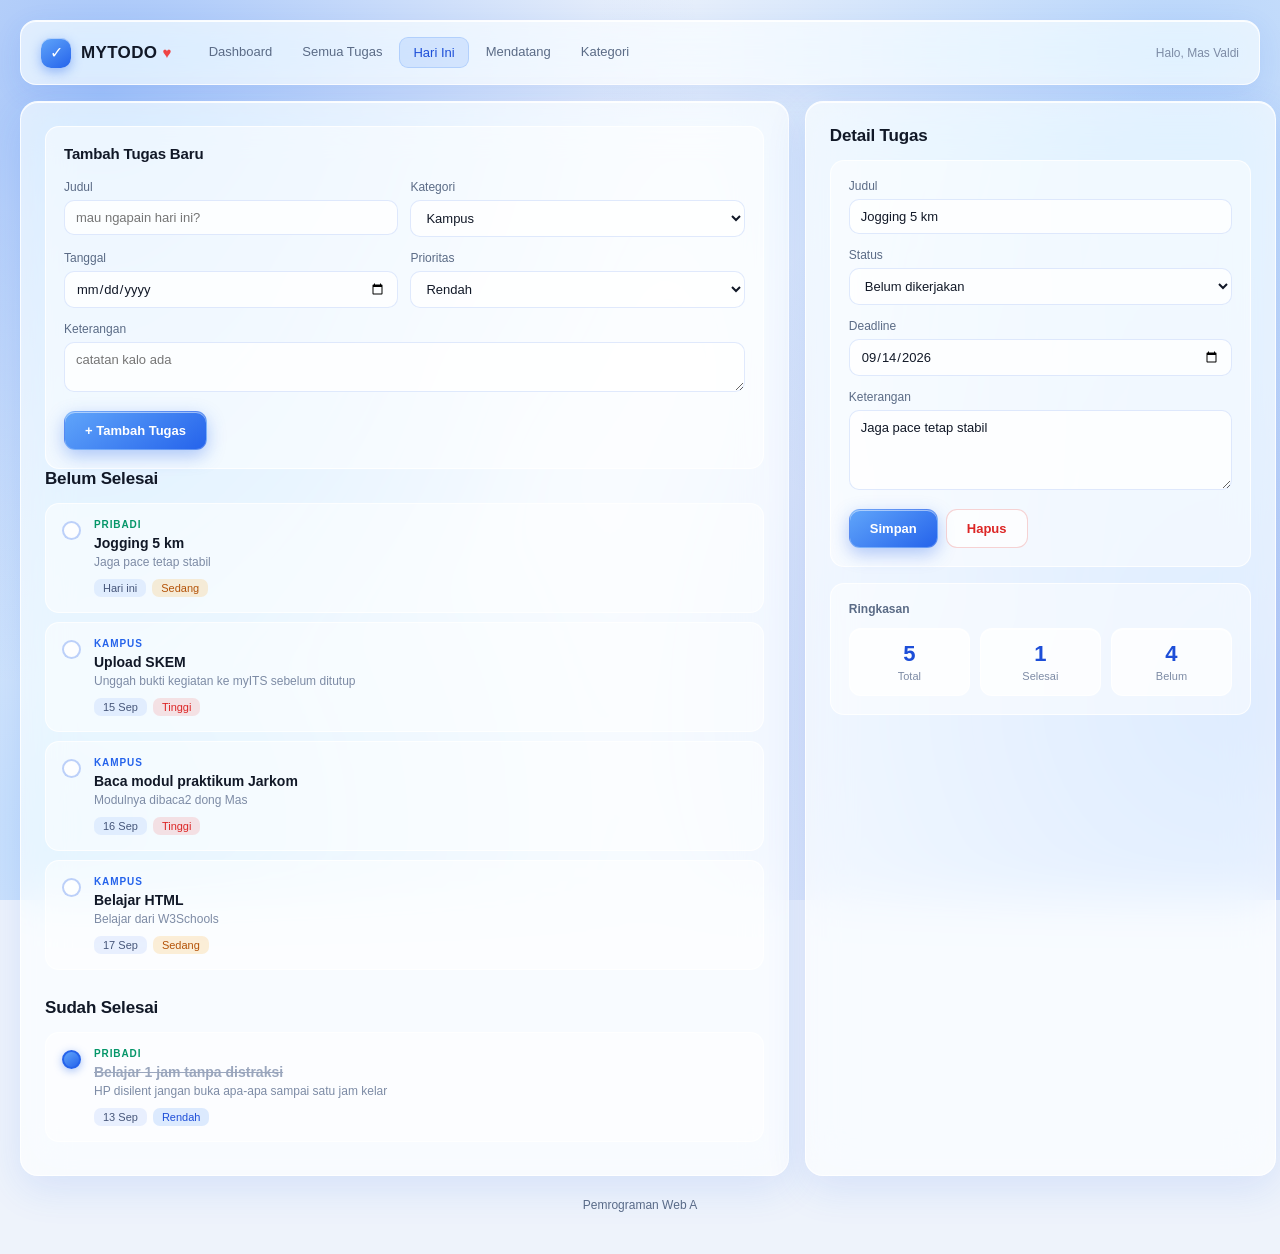
==== commit 3680b599: "Add files via upload" ====
--- a/index.html
+++ b/index.html
@@ -3,42 +3,35 @@
 <head>
 <meta charset="UTF-8">
 <meta name="viewport" content="width=device-width, initial-scale=1.0">
-<title>MYTODO - Aplikasi Daftar Tugas Harian</title>
+<title>MYTODO - Todo List</title>
 <link rel="stylesheet" href="style.css">
 </head>
 <body>
 
-<a href="#konten" class="lewati">Lewati ke konten utama</a>
-
 <header>
   <div class="merek">
-    <div class="logo" aria-hidden="true">&check;</div>
-    <span class="namaapp">MYTODO</span>
+    <div class="logo">&check;</div>
+    <h1 class="namaapp">MYTODO <span class="hati">&hearts;</span></h1>
   </div>
 
-  <nav aria-label="Menu utama">
+  <nav>
     <a href="#">Dashboard</a>
     <a href="#">Semua Tugas</a>
-    <a href="#" class="aktif">Hari Ini</a>
+    <a href="#" class="aktif" aria-current="page">Hari Ini</a>
     <a href="#">Mendatang</a>
     <a href="#">Kategori</a>
   </nav>
 
   <span class="identitas">Halo, Mas Valdi</span>
-  <button type="button" id="tomboltema" class="tematoggle">Mode Gelap</button>
 </header>
-
-<p id="pesan" class="pesan" role="status">Selamat datang, tugas hari ini sudah dimuat.</p>
 
 <div class="isi">
 
-  <main id="konten" tabindex="-1">
-
-    <h1>Daftar Tugas Harian</h1>
+  <main>
 
     <section class="formbaru">
       <h2>Tambah Tugas Baru</h2>
-      <form id="formtugas">
+      <form>
         <div class="baris">
           <div>
             <label for="judul">Judul</label>
@@ -69,34 +62,83 @@
           </div>
         </div>
 
-        <label for="jam">Waktu pengingat</label>
-        <input type="time" id="jam">
-
         <label for="ket">Keterangan</label>
         <textarea id="ket" rows="2" placeholder="catatan kalo ada"></textarea>
 
-        <div class="kamera">
-          <h3>Foto tugas</h3>
-          <p class="bantuan">Nyalakan kamera dulu, habis itu tekan Ambil Foto.</p>
-          <video id="videokamera"></video>
-          <canvas id="kanvas"></canvas>
-          <img id="pratinjau" alt="Pratinjau foto tugas yang sudah diambil">
-          <div class="tombol">
-            <button type="button" id="nyalakan" class="aksibtn">Nyalakan Kamera</button>
-            <button type="button" id="jepret" class="aksibtn">Ambil Foto</button>
-            <button type="button" id="buangfoto" class="aksibtn buang">Hapus Foto</button>
-          </div>
-        </div>
-
-        <button type="button" id="tambah">+ Tambah Tugas</button>
+        <button type="submit">+ Tambah Tugas</button>
       </form>
     </section>
 
     <h2>Belum Selesai</h2>
-    <ul class="daftar" id="belum"></ul>
+    <ul class="daftar">
+      <li>
+        <input type="checkbox" id="tugas1">
+        <div class="teks">
+          <span class="kategori pribadi">PRIBADI</span>
+          <label for="tugas1"><strong>Jogging 5 km</strong></label>
+          <p>Jaga pace tetap stabil</p>
+          <div class="chipbaris">
+            <span class="chip">Hari ini</span>
+            <span class="chip sedang">Sedang</span>
+          </div>
+        </div>
+      </li>
+
+      <li>
+        <input type="checkbox" id="tugas2">
+        <div class="teks">
+          <span class="kategori">KAMPUS</span>
+          <label for="tugas2"><strong>Upload SKEM</strong></label>
+          <p>Unggah bukti kegiatan ke myITS sebelum ditutup</p>
+          <div class="chipbaris">
+            <span class="chip">15 Sep</span>
+            <span class="chip tinggi">Tinggi</span>
+          </div>
+        </div>
+      </li>
+
+      <li>
+        <input type="checkbox" id="tugas3">
+        <div class="teks">
+          <span class="kategori">KAMPUS</span>
+          <label for="tugas3"><strong>Baca modul praktikum Jarkom</strong></label>
+          <p>Modulnya dibaca2 dong Mas</p>
+          <div class="chipbaris">
+            <span class="chip">16 Sep</span>
+            <span class="chip tinggi">Tinggi</span>
+          </div>
+        </div>
+      </li>
+
+      <li>
+        <input type="checkbox" id="tugas4">
+        <div class="teks">
+          <span class="kategori">KAMPUS</span>
+          <label for="tugas4"><strong>Belajar HTML</strong></label>
+          <p>Belajar dari W3Schools</p>
+          <div class="chipbaris">
+            <span class="chip">17 Sep</span>
+            <span class="chip sedang">Sedang</span>
+          </div>
+        </div>
+      </li>
+    </ul>
 
     <h2>Sudah Selesai</h2>
-    <ul class="daftar selesai" id="sudah"></ul>
+    <ul class="daftar selesai">
+      <li>
+        <input type="checkbox" id="tugas5" checked>
+        <div class="teks">
+          <span class="kategori pribadi">PRIBADI</span>
+          <label for="tugas5"><strong>Belajar 1 jam tanpa distraksi</strong></label>
+          <p>HP disilent jangan buka apa-apa sampai satu jam kelar</p>
+          <div class="chipbaris">
+            <span class="chip">13 Sep</span>
+            <span class="chip rendah">Rendah</span>
+          </div>
+        </div>
+      </li>
+    </ul>
 
   </main>
 
@@ -105,26 +147,24 @@
 
     <div class="kotak">
       <label for="j2">Judul</label>
-      <input type="text" id="j2" placeholder="pilih Edit di salah satu tugas">
+      <input type="text" id="j2" value="Jogging 5 km">
 
       <label for="status">Status</label>
       <select id="status">
         <option>Belum dikerjakan</option>
+        <option>Sedang dikerjakan</option>
         <option>Selesai</option>
       </select>
 
       <label for="dl">Deadline</label>
-      <input type="date" id="dl">
-
-      <label for="jam2">Waktu pengingat</label>
-      <input type="time" id="jam2">
+      <input type="date" id="dl" value="2026-09-14">
 
       <label for="ket2">Keterangan</label>
-      <textarea id="ket2" rows="4"></textarea>
+      <textarea id="ket2" rows="4">Jaga pace tetap stabil</textarea>
 
       <div class="tombol">
-        <button type="button" id="simpan">Simpan</button>
-        <button type="button" class="hapus" id="hapusdetail">Hapus</button>
+        <button type="button">Simpan</button>
+        <button type="button" class="hapus">Hapus</button>
       </div>
     </div>
 
@@ -132,24 +172,18 @@
       <h3>Ringkasan</h3>
       <div class="angka">
         <div>
-          <span class="besar" id="jumlahtotal">0</span>
+          <span class="besar">5</span>
           <span class="kecil">Total</span>
         </div>
         <div>
-          <span class="besar" id="jumlahselesai">0</span>
+          <span class="besar">1</span>
           <span class="kecil">Selesai</span>
         </div>
         <div>
-          <span class="besar" id="jumlahbelum">0</span>
+          <span class="besar">4</span>
           <span class="kecil">Belum</span>
         </div>
       </div>
-    </div>
-
-    <div class="kotak">
-      <h3>Notifikasi</h3>
-      <p class="bantuan">Izinkan notifikasi supaya dapat pengingat tiap nambah tugas.</p>
-      <button type="button" id="izinnotif" class="aksibtn">Izinkan Notifikasi</button>
     </div>
   </aside>
 
@@ -159,7 +193,5 @@
   <p>Pemrograman Web A</p>
 </footer>
 
-<script src="script.js"></script>
-
 </body>
 </html>
--- a/style.css
+++ b/style.css
@@ -1,119 +1,137 @@
 body {
-  font-family: Arial, Helvetica, sans-serif;
-  font-size: 0.875rem;
-  color: #1a2233;
-  background-color: #e8eef7;
+  font-family: "Helvetica Neue", Helvetica, -apple-system, BlinkMacSystemFont, Arial, sans-serif;
+  font-size: 14px;
+  color: #111827;
   margin: 0;
-  padding: 16px;
+  padding: 20px;
+  background-color: #eef3fb;
+  background-image:
+    radial-gradient(circle at 8% 10%, rgba(59, 130, 246, 0.42), transparent 42%),
+    radial-gradient(circle at 92% 6%, rgba(96, 165, 250, 0.38), transparent 40%),
+    radial-gradient(circle at 96% 78%, rgba(37, 99, 235, 0.3), transparent 44%),
+    radial-gradient(circle at 4% 92%, rgba(147, 197, 253, 0.45), transparent 42%);
+  background-attachment: fixed;
 }
 
 header {
-  background-color: #1d4ed8;
-  color: #ffffff;
-  border: 2px solid #163fae;
-  padding: 14px 18px;
+  background-color: rgba(255, 255, 255, 0.65);
+  backdrop-filter: blur(24px) saturate(180%);
+  -webkit-backdrop-filter: blur(24px) saturate(180%);
+  border: 1px solid rgba(255, 255, 255, 0.8);
+  border-radius: 16px;
+  box-shadow: 0 8px 28px rgba(37, 99, 235, 0.1), inset 0 1px 0 rgba(255, 255, 255, 0.9);
+  padding: 16px 20px;
   display: flex;
   align-items: center;
-  gap: 20px;
+  gap: 24px;
   flex-wrap: wrap;
 }
 
 .merek {
   display: flex;
   align-items: center;
-  gap: 8px;
+  gap: 10px;
 }
 
 .logo {
-  background-color: #ffffff;
-  color: #1d4ed8;
-  width: 26px;
-  height: 26px;
+  background-image: linear-gradient(145deg, #60a5fa, #2563eb);
+  color: white;
+  width: 30px;
+  height: 30px;
+  border-radius: 10px;
   display: flex;
   align-items: center;
   justify-content: center;
-  font-size: 0.9375rem;
-  font-weight: bold;
+  font-size: 16px;
+  box-shadow: 0 4px 12px rgba(37, 99, 235, 0.4), inset 0 1px 0 rgba(255, 255, 255, 0.55);
 }
 
 .namaapp {
-  font-size: 1.0625rem;
-  font-weight: bold;
-  letter-spacing: 1px;
+  margin: 0;
+  font-size: 17px;
+  font-size: 17px;
+  font-weight: 700;
+  letter-spacing: 0.02em;
+}
+
+.hati {
+  color: #ef4444;
+  font-size: 15px;
 }
 
 nav {
   display: flex;
-  gap: 6px;
+  gap: 4px;
   flex-wrap: wrap;
 }
 
 nav a {
-  color: #d7e2fb;
-  font-size: 0.8125rem;
+  color: #5b6b86;
+  font-size: 13px;
   text-decoration: none;
-  padding: 5px 10px;
-  border: 1px solid #163fae;
+  padding: 7px 13px;
+  border-radius: 9px;
+}
+
+nav a:hover {
+  background-color: rgba(255, 255, 255, 0.7);
 }
 
 nav a.aktif {
-  background-color: #ffffff;
-  border: 1px solid #ffffff;
+  background-color: rgba(59, 130, 246, 0.14);
+  border: 1px solid rgba(59, 130, 246, 0.2);
   color: #1d4ed8;
-  font-weight: bold;
+  font-weight: 500;
 }
 
 .identitas {
   margin-left: auto;
-  color: #d7e2fb;
-  font-size: 0.75rem;
-}
-
-.tematoggle {
-  background-color: #ffffff;
-  color: #1d4ed8;
-  border: 1px solid #ffffff;
-  margin-top: 0;
-  padding: 6px 12px;
-  font-size: 0.75rem;
+  color: #7d8ba5;
+  font-size: 12px;
 }
 
 .isi {
   display: grid;
   grid-template-columns: 62% 38%;
-  gap: 14px;
-  margin-top: 14px;
+  gap: 16px;
+  margin-top: 16px;
 }
 
 main, aside {
-  background-color: #ffffff;
-  border: 1px solid #c3cfe0;
+  background-color: rgba(255, 255, 255, 0.65);
+  backdrop-filter: blur(24px) saturate(180%);
+  -webkit-backdrop-filter: blur(24px) saturate(180%);
+  border: 1px solid rgba(255, 255, 255, 0.8);
+  border-radius: 18px;
+  box-shadow: 0 12px 40px rgba(37, 99, 235, 0.12), inset 0 1px 0 rgba(255, 255, 255, 0.9);
+  padding: 24px;
+}
+
+h2 {
+  font-size: 17px;
+  font-weight: 700;
+  letter-spacing: -0.01em;
+  margin: 0 0 14px 0;
+}
+
+main h2 {
+  margin-top: 28px;
+}
+
+main h2:first-of-type {
+  margin-top: 0;
+}
+
+.formbaru {
+  background-color: rgba(255, 255, 255, 0.5);
+  border: 1px solid rgba(255, 255, 255, 0.85);
+  border-radius: 14px;
   padding: 18px;
 }
 
-h2 {
-  font-size: 1rem;
-  font-weight: bold;
-  color: #0b2452;
-  border-bottom: 2px solid #1d4ed8;
-  padding-bottom: 6px;
-  margin: 0 0 14px 0;
-}
-
-main h2 {
-  margin-top: 24px;
-}
-
-.formbaru {
-  background-color: #f4f7fb;
-  border: 1px solid #d5dfeb;
-  padding: 16px;
-  margin-bottom: 24px;
-}
-
 .formbaru h2 {
-  font-size: 0.875rem;
-  margin-top: 0;
+  font-size: 15px;
+  margin-bottom: 4px;
 }
 
 .baris {
@@ -122,43 +140,70 @@
 }
 
 .baris > div {
-  width: 50%;
+  flex: 1;
 }
 
 label {
   display: block;
-  font-size: 0.75rem;
-  color: #4a5a75;
-  margin-top: 12px;
-  margin-bottom: 4px;
+  font-size: 12px;
+  font-weight: 500;
+  color: #5b6b86;
+  margin-top: 14px;
+  margin-bottom: 6px;
 }
 
 input[type=text], input[type=date], select, textarea {
   width: 100%;
-  background-color: #ffffff;
-  border: 1px solid #b9c6d8;
-  padding: 8px;
-  font-family: Arial, Helvetica, sans-serif;
-  font-size: 0.8125rem;
-  color: #1a2233;
+  background-color: rgba(255, 255, 255, 0.8);
+  border: 1px solid rgba(37, 99, 235, 0.14);
+  border-radius: 10px;
+  padding: 9px 11px;
+  font-family: inherit;
+  font-size: 13px;
+  color: #111827;
   box-sizing: border-box;
+  outline: none;
+}
+
+input:focus, select:focus, textarea:focus {
+  border-color: #3b82f6;
+  background-color: white;
+  box-shadow: 0 0 0 3px rgba(59, 130, 246, 0.15);
+}
+
+textarea {
+  resize: vertical;
 }
 
 button {
-  background-color: #1d4ed8;
-  color: #ffffff;
-  border: 1px solid #163fae;
-  padding: 10px 18px;
-  margin-top: 14px;
-  font-family: Arial, Helvetica, sans-serif;
-  font-size: 0.8125rem;
-  font-weight: bold;
+  background-image: linear-gradient(145deg, #60a5fa, #2563eb);
+  color: white;
+  border: 1px solid rgba(255, 255, 255, 0.2);
+  border-radius: 11px;
+  padding: 11px 20px;
+  margin-top: 16px;
+  font-family: inherit;
+  font-size: 13px;
+  font-weight: 600;
+  cursor: pointer;
+  box-shadow: 0 6px 18px rgba(37, 99, 235, 0.35), inset 0 1px 0 rgba(255, 255, 255, 0.5);
+}
+
+button:hover {
+  background-image: linear-gradient(145deg, #4f96f8, #1d4ed8);
 }
 
 .hapus {
-  background-color: #ffffff;
-  color: #b3261e;
-  border: 1px solid #e0b4b0;
+  background-image: none;
+  background-color: rgba(255, 255, 255, 0.7);
+  color: #dc2626;
+  border: 1px solid rgba(220, 38, 38, 0.2);
+  box-shadow: none;
+}
+
+.hapus:hover {
+  background-image: none;
+  background-color: rgba(254, 226, 226, 0.9);
 }
 
 .daftar {
@@ -169,114 +214,116 @@
 
 .daftar li {
   display: flex;
-  gap: 12px;
-  background-color: #f7f9fc;
-  border: 1px solid #dde4ef;
-  padding: 12px 14px;
-  margin-bottom: 8px;
-}
-
-.aksi {
-  display: flex;
-  flex-direction: column;
-  gap: 5px;
-  margin-left: auto;
-}
-
-.aksibtn {
-  background-color: #eef3fb;
-  color: #1d4ed8;
-  border: 1px solid #c7d6ec;
-  margin-top: 0;
-  padding: 4px 12px;
-  font-size: 0.6875rem;
-}
-
-.buang {
-  color: #b3261e;
-  border: 1px solid #e6c3c0;
-}
-
-.kosong {
-  display: block;
-  background-color: #f7f9fc;
-  border: 1px dashed #c3cfe0;
-  padding: 16px;
-  text-align: center;
-  color: #6b7891;
-  font-size: 0.8125rem;
+  gap: 13px;
+  background-color: rgba(255, 255, 255, 0.5);
+  border: 1px solid rgba(255, 255, 255, 0.8);
+  border-radius: 14px;
+  padding: 15px 16px;
+  margin-bottom: 9px;
+}
+
+.daftar li:hover {
+  background-color: rgba(255, 255, 255, 0.9);
+  box-shadow: 0 6px 18px rgba(37, 99, 235, 0.1);
+}
+
+input[type=checkbox] {
+  appearance: none;
+  -webkit-appearance: none;
+  width: 19px;
+  height: 19px;
+  min-width: 19px;
+  margin: 2px 0 0 0;
+  border: 2px solid rgba(37, 99, 235, 0.3);
+  border-radius: 50%;
+  background-color: rgba(255, 255, 255, 0.8);
+  cursor: pointer;
+}
+
+input[type=checkbox]:checked {
+  background-image: linear-gradient(145deg, #60a5fa, #2563eb);
+  border-color: #2563eb;
+  box-shadow: 0 2px 8px rgba(37, 99, 235, 0.4);
 }
 
 .kategori {
   display: block;
+  color: #2563eb;
+  font-size: 10px;
+  font-weight: 700;
+  letter-spacing: 0.09em;
+  margin-bottom: 5px;
+}
+
+.kategori.bisnis {
+  color: #7c3aed;
+}
+
+.kategori.pribadi {
+  color: #059669;
+}
+
+.teks label {
+  display: block;
+  color: #111827;
+  margin: 0;
+}
+
+.teks strong {
+  display: block;
+  font-size: 14px;
+  font-weight: 600;
+}
+
+.teks p {
+  color: #7d8ba5;
+  font-size: 12px;
+  margin: 4px 0 0 0;
+}
+
+.chipbaris {
+  display: flex;
+  gap: 6px;
+  margin-top: 10px;
+}
+
+.chip {
+  background-color: rgba(37, 99, 235, 0.09);
+  color: #46567a;
+  border-radius: 7px;
+  font-size: 11px;
+  padding: 3px 9px;
+}
+
+.tinggi {
+  background-color: rgba(239, 68, 68, 0.14);
+  color: #dc2626;
+}
+
+.sedang {
+  background-color: rgba(245, 158, 11, 0.16);
+  color: #b45309;
+}
+
+.rendah {
+  background-color: rgba(59, 130, 246, 0.16);
   color: #1d4ed8;
-  font-size: 0.625rem;
-  font-weight: bold;
-  letter-spacing: 1px;
-  text-transform: uppercase;
-  margin-bottom: 4px;
-}
-
-.kategori.bisnis {
-  color: #6d3fc0;
-}
-
-.kategori.pribadi {
-  color: #0f7a53;
-}
-
-.teks b {
-  display: block;
-  font-size: 0.875rem;
-}
-
-.teks p {
-  color: #6b7891;
-  font-size: 0.75rem;
-  margin: 4px 0 0 0;
-}
-
-.chipbaris {
-  display: flex;
-  gap: 6px;
-  margin-top: 8px;
-}
-
-.chip {
-  background-color: #e8edf6;
-  border: 1px solid #d3dcea;
-  color: #33415c;
-  font-size: 0.6875rem;
-  padding: 2px 8px;
-}
-
-.tinggi {
-  background-color: #fde8e6;
-  border: 1px solid #f0c4c0;
-  color: #b3261e;
-}
-
-.sedang {
-  background-color: #fdf1dd;
-  border: 1px solid #ecd6ac;
-  color: #8a5a06;
-}
-
-.rendah {
-  background-color: #e3edfd;
-  border: 1px solid #c2d5f5;
-  color: #1d4ed8;
-}
-
-.selesai b {
-  color: #8a94a6;
+}
+
+.selesai strong {
+  color: #9aa6bd;
   text-decoration: line-through;
 }
 
 .kotak {
-  background-color: #f4f7fb;
-  border: 1px solid #d5dfeb;
-  padding: 16px;
+  background-color: rgba(255, 255, 255, 0.5);
+  border: 1px solid rgba(255, 255, 255, 0.85);
+  border-radius: 14px;
+  padding: 18px;
+}
+
+.kotak label:first-of-type {
+  margin-top: 0;
 }
 
 .tombol {
@@ -289,307 +336,69 @@
 }
 
 .ringkasan h3 {
-  font-size: 0.75rem;
-  color: #4a5a75;
-  text-transform: uppercase;
-  letter-spacing: 1px;
-  margin: 0 0 10px 0;
+  font-size: 12px;
+  font-weight: 600;
+  color: #5b6b86;
+  margin: 0 0 12px 0;
 }
 
 .angka {
   display: flex;
-  gap: 8px;
+  gap: 10px;
 }
 
 .angka > div {
-  width: 33%;
-  background-color: #ffffff;
-  border: 1px solid #d5dfeb;
-  padding: 10px;
+  flex: 1;
+  background-color: rgba(255, 255, 255, 0.75);
+  border: 1px solid rgba(255, 255, 255, 0.9);
+  border-radius: 12px;
+  padding: 12px;
   text-align: center;
+  box-shadow: inset 0 1px 0 rgba(255, 255, 255, 0.9);
 }
 
 .besar {
   display: block;
-  font-size: 1.375rem;
-  font-weight: bold;
+  font-size: 22px;
+  font-weight: 700;
   color: #1d4ed8;
 }
 
 .kecil {
-  color: #6b7891;
-  font-size: 0.6875rem;
+  color: #7d8ba5;
+  font-size: 11px;
 }
 
 footer {
   text-align: center;
-  color: #55637a;
-  font-size: 0.75rem;
-  padding: 18px;
+  color: #5b6b86;
+  font-size: 12px;
+  padding: 22px;
 }
 
 footer p {
   margin: 0;
 }
 
-.lewati {
-  position: absolute;
-  left: -999px;
-  background-color: #ffffff;
-  color: #1d4ed8;
-  border: 2px solid #1d4ed8;
-  padding: 10px 14px;
-  font-size: 0.8125rem;
-  font-weight: bold;
-}
-
-.lewati:focus {
-  left: 16px;
-  top: 16px;
-}
-
-h1 {
-  font-size: 1.25rem;
-  font-weight: bold;
-  color: #0b2452;
-  margin: 0 0 16px 0;
-}
-
-.pesan {
-  background-color: #eef3fb;
-  border: 1px solid #c7d6ec;
-  color: #1a2233;
-  font-size: 0.8125rem;
-  padding: 8px 12px;
-  margin: 12px 0 0 0;
-}
-
-.kamera {
-  background-color: #ffffff;
-  border: 1px solid #d5dfeb;
-  padding: 12px;
-  margin-top: 16px;
-}
-
-.kamera h3,
-.kotak h3 {
-  color: #4a5a75;
-  font-size: 0.75rem;
-  text-transform: uppercase;
-  letter-spacing: 1px;
-  margin: 0 0 10px 0;
-}
-
-.bantuan {
-  color: #4a5a75;
-  font-size: 0.75rem;
-  margin: 0 0 10px 0;
-}
-
-#videokamera {
-  display: none;
-  width: 100%;
-  max-width: 320px;
-  background-color: #0b1220;
-  border: 1px solid #b9c6d8;
-}
-
-#kanvas {
-  display: none;
-}
-
-#pratinjau {
-  display: none;
-  width: 100%;
-  max-width: 320px;
-  border: 1px solid #b9c6d8;
-  margin-top: 10px;
-}
-
-.fototugas {
-  display: block;
-  width: 100%;
-  max-width: 180px;
-  border: 1px solid #dde4ef;
-  margin-top: 8px;
-}
-
-body.gelap {
-  background-color: #101725;
-  color: #e6ebf5;
-}
-
-body.gelap header {
-  background-color: #16233f;
-  border: 2px solid #24365c;
-}
-
-body.gelap .logo {
-  background-color: #6ea0ff;
-  color: #101725;
-}
-
-body.gelap nav a {
-  border: 1px solid #24365c;
-  color: #a8bbdd;
-}
-
-body.gelap nav a.aktif {
-  background-color: #6ea0ff;
-  border: 1px solid #6ea0ff;
-  color: #101725;
-}
-
-body.gelap .tematoggle {
-  background-color: #6ea0ff;
-  border: 1px solid #6ea0ff;
-  color: #101725;
-}
-
-body.gelap main, body.gelap aside {
-  background-color: #18202f;
-  border: 1px solid #2b3648;
-}
-
-body.gelap h2 {
-  color: #cddcf8;
-  border-bottom: 2px solid #6ea0ff;
-}
-
-body.gelap .formbaru,
-body.gelap .kotak,
-body.gelap .daftar li,
-body.gelap .kosong,
-body.gelap .angka > div {
-  background-color: #141c2b;
-  border: 1px solid #2b3648;
-}
-
-body.gelap label,
-body.gelap .teks p,
-body.gelap .kecil,
-body.gelap .ringkasan h3,
-body.gelap footer,
-body.gelap .kosong {
-  color: #9fb0cc;
-}
-
-body.gelap input[type=text],
-body.gelap input[type=date],
-body.gelap select,
-body.gelap textarea {
-  background-color: #0d1421;
-  border: 1px solid #333f52;
-  color: #e6ebf5;
-}
-
-body.gelap .chip {
-  background-color: #1d283c;
-  border: 1px solid #2b3648;
-  color: #b6c7e3;
-}
-
-body.gelap .tinggi {
-  background-color: #3a1e1c;
-  border: 1px solid #5c2f2c;
-  color: #fca5a5;
-}
-
-body.gelap .sedang {
-  background-color: #3a2f18;
-  border: 1px solid #5c4a26;
-  color: #fcd34d;
-}
-
-body.gelap .rendah {
-  background-color: #1b2a48;
-  border: 1px solid #2c4372;
-  color: #93c5fd;
-}
-
-body.gelap .kategori {
-  color: #6ea0ff;
-}
-
-body.gelap .kategori.pribadi {
-  color: #4fd39b;
-}
-
-body.gelap .kategori.bisnis {
-  color: #b18cf5;
-}
-
-body.gelap .aksibtn {
-  background-color: #1d283c;
-  border: 1px solid #2b3648;
-  color: #93c5fd;
-}
-
-body.gelap .buang {
-  border: 1px solid #5c2f2c;
-  color: #fca5a5;
-}
-
-body.gelap .hapus {
-  background-color: #1d283c;
-  border: 1px solid #5c2f2c;
-  color: #fca5a5;
-}
-
-body.gelap .besar {
-  color: #93c5fd;
-}
-
-body.gelap .selesai b {
-  color: #7d8ba5;
-}
-
-body.gelap h1 {
-  color: #cddcf8;
-}
-
-body.gelap .pesan {
-  background-color: #141c2b;
-  border: 1px solid #2b3648;
-  color: #e6ebf5;
-}
-
-body.gelap .lewati {
-  background-color: #6ea0ff;
-  border: 2px solid #6ea0ff;
-  color: #101725;
-}
-
-body.gelap .kamera {
-  background-color: #141c2b;
-  border: 1px solid #2b3648;
-}
-
-body.gelap .kamera h3,
-body.gelap .kotak h3,
-body.gelap .bantuan {
-  color: #9fb0cc;
-}
-
 @media screen and (max-width: 768px) {
   body {
-    padding: 10px;
+    padding: 12px;
   }
   .isi {
     grid-template-columns: 100%;
-    gap: 10px;
+    gap: 12px;
+  }
+  header {
+    gap: 12px;
   }
   .identitas {
     margin-left: 0;
     width: 100%;
   }
   main, aside {
-    padding: 14px;
+    padding: 18px;
   }
   .baris {
     display: block;
   }
-  .baris > div {
-    width: 100%;
-  }
-}
+}
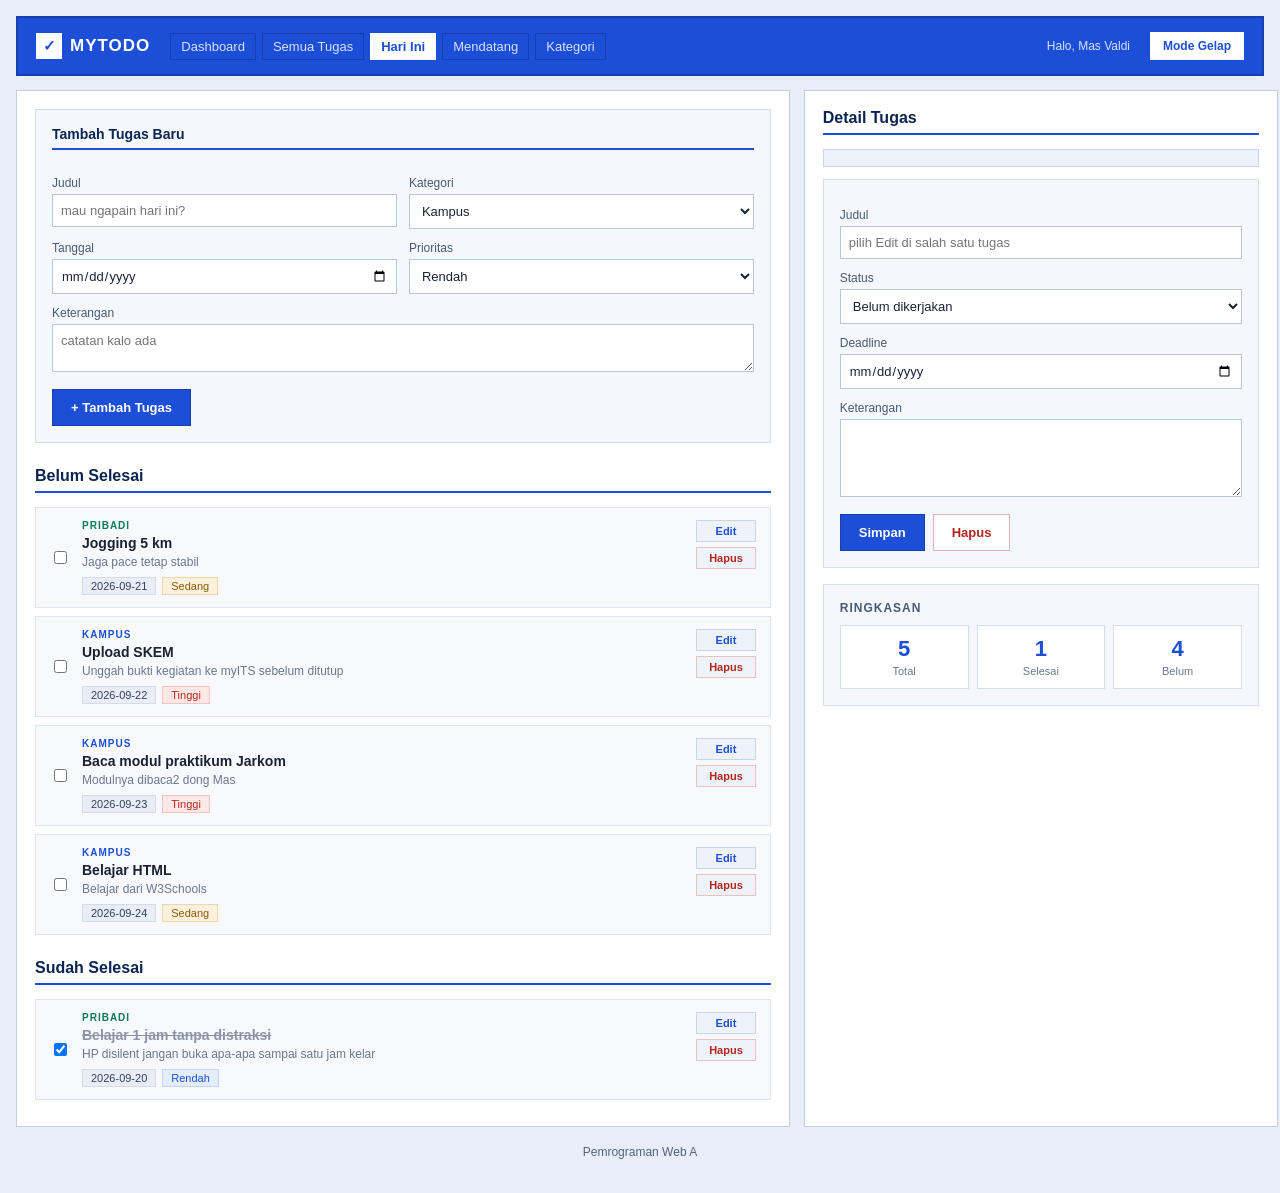
==== commit c4628dea: "Add files via upload perbaikan sesuai review issue E02" ====
--- a/index.html
+++ b/index.html
@@ -11,18 +11,19 @@
 <header>
   <div class="merek">
     <div class="logo">&check;</div>
-    <h1 class="namaapp">MYTODO <span class="hati">&hearts;</span></h1>
+    <span class="namaapp">MYTODO</span>
   </div>
 
   <nav>
     <a href="#">Dashboard</a>
     <a href="#">Semua Tugas</a>
-    <a href="#" class="aktif" aria-current="page">Hari Ini</a>
+    <a href="#" class="aktif">Hari Ini</a>
     <a href="#">Mendatang</a>
     <a href="#">Kategori</a>
   </nav>
 
   <span class="identitas">Halo, Mas Valdi</span>
+  <button type="button" id="tomboltema" class="tematoggle" aria-pressed="false">Mode Gelap</button>
 </header>
 
 <div class="isi">
@@ -31,7 +32,7 @@
 
     <section class="formbaru">
       <h2>Tambah Tugas Baru</h2>
-      <form>
+      <form id="formtugas">
         <div class="baris">
           <div>
             <label for="judul">Judul</label>
@@ -65,106 +66,40 @@
         <label for="ket">Keterangan</label>
         <textarea id="ket" rows="2" placeholder="catatan kalo ada"></textarea>
 
-        <button type="submit">+ Tambah Tugas</button>
+        <button type="submit" id="tambah">+ Tambah Tugas</button>
       </form>
     </section>
 
     <h2>Belum Selesai</h2>
-    <ul class="daftar">
-      <li>
-        <input type="checkbox" id="tugas1">
-        <div class="teks">
-          <span class="kategori pribadi">PRIBADI</span>
-          <label for="tugas1"><strong>Jogging 5 km</strong></label>
-          <p>Jaga pace tetap stabil</p>
-          <div class="chipbaris">
-            <span class="chip">Hari ini</span>
-            <span class="chip sedang">Sedang</span>
-          </div>
-        </div>
-      </li>
-
-      <li>
-        <input type="checkbox" id="tugas2">
-        <div class="teks">
-          <span class="kategori">KAMPUS</span>
-          <label for="tugas2"><strong>Upload SKEM</strong></label>
-          <p>Unggah bukti kegiatan ke myITS sebelum ditutup</p>
-          <div class="chipbaris">
-            <span class="chip">15 Sep</span>
-            <span class="chip tinggi">Tinggi</span>
-          </div>
-        </div>
-      </li>
-
-      <li>
-        <input type="checkbox" id="tugas3">
-        <div class="teks">
-          <span class="kategori">KAMPUS</span>
-          <label for="tugas3"><strong>Baca modul praktikum Jarkom</strong></label>
-          <p>Modulnya dibaca2 dong Mas</p>
-          <div class="chipbaris">
-            <span class="chip">16 Sep</span>
-            <span class="chip tinggi">Tinggi</span>
-          </div>
-        </div>
-      </li>
-
-      <li>
-        <input type="checkbox" id="tugas4">
-        <div class="teks">
-          <span class="kategori">KAMPUS</span>
-          <label for="tugas4"><strong>Belajar HTML</strong></label>
-          <p>Belajar dari W3Schools</p>
-          <div class="chipbaris">
-            <span class="chip">17 Sep</span>
-            <span class="chip sedang">Sedang</span>
-          </div>
-        </div>
-      </li>
-    </ul>
+    <ul class="daftar" id="belum"></ul>
 
     <h2>Sudah Selesai</h2>
-    <ul class="daftar selesai">
-      <li>
-        <input type="checkbox" id="tugas5" checked>
-        <div class="teks">
-          <span class="kategori pribadi">PRIBADI</span>
-          <label for="tugas5"><strong>Belajar 1 jam tanpa distraksi</strong></label>
-          <p>HP disilent jangan buka apa-apa sampai satu jam kelar</p>
-          <div class="chipbaris">
-            <span class="chip">13 Sep</span>
-            <span class="chip rendah">Rendah</span>
-          </div>
-        </div>
-      </li>
-    </ul>
+    <ul class="daftar selesai" id="sudah"></ul>
 
   </main>
 
   <aside>
     <h2>Detail Tugas</h2>
-
+    <p id="pesan" class="pesan" role="status"></p>
     <div class="kotak">
       <label for="j2">Judul</label>
-      <input type="text" id="j2" value="Jogging 5 km">
+      <input type="text" id="j2" placeholder="pilih Edit di salah satu tugas">
 
       <label for="status">Status</label>
       <select id="status">
         <option>Belum dikerjakan</option>
-        <option>Sedang dikerjakan</option>
         <option>Selesai</option>
       </select>
 
       <label for="dl">Deadline</label>
-      <input type="date" id="dl" value="2026-09-14">
+      <input type="date" id="dl">
 
       <label for="ket2">Keterangan</label>
-      <textarea id="ket2" rows="4">Jaga pace tetap stabil</textarea>
+      <textarea id="ket2" rows="4"></textarea>
 
       <div class="tombol">
-        <button type="button">Simpan</button>
-        <button type="button" class="hapus">Hapus</button>
+        <button type="button" id="simpan">Simpan</button>
+        <button type="button" class="hapus" id="hapusdetail">Hapus</button>
       </div>
     </div>
 
@@ -172,15 +107,15 @@
       <h3>Ringkasan</h3>
       <div class="angka">
         <div>
-          <span class="besar">5</span>
+          <span class="besar" id="jumlahtotal">0</span>
           <span class="kecil">Total</span>
         </div>
         <div>
-          <span class="besar">1</span>
+          <span class="besar" id="jumlahselesai">0</span>
           <span class="kecil">Selesai</span>
         </div>
         <div>
-          <span class="besar">4</span>
+          <span class="besar" id="jumlahbelum">0</span>
           <span class="kecil">Belum</span>
         </div>
       </div>
@@ -193,5 +128,7 @@
   <p>Pemrograman Web A</p>
 </footer>
 
+<script src="script.js"></script>
+
 </body>
 </html>
--- a/style.css
+++ b/style.css
@@ -1,209 +1,164 @@
 body {
-  font-family: "Helvetica Neue", Helvetica, -apple-system, BlinkMacSystemFont, Arial, sans-serif;
+  font-family: Arial, Helvetica, sans-serif;
   font-size: 14px;
-  color: #111827;
+  color: #1a2233;
+  background-color: #e8eef7;
   margin: 0;
-  padding: 20px;
-  background-color: #eef3fb;
-  background-image:
-    radial-gradient(circle at 8% 10%, rgba(59, 130, 246, 0.42), transparent 42%),
-    radial-gradient(circle at 92% 6%, rgba(96, 165, 250, 0.38), transparent 40%),
-    radial-gradient(circle at 96% 78%, rgba(37, 99, 235, 0.3), transparent 44%),
-    radial-gradient(circle at 4% 92%, rgba(147, 197, 253, 0.45), transparent 42%);
-  background-attachment: fixed;
+  padding: 16px;
 }
 
 header {
-  background-color: rgba(255, 255, 255, 0.65);
-  backdrop-filter: blur(24px) saturate(180%);
-  -webkit-backdrop-filter: blur(24px) saturate(180%);
-  border: 1px solid rgba(255, 255, 255, 0.8);
-  border-radius: 16px;
-  box-shadow: 0 8px 28px rgba(37, 99, 235, 0.1), inset 0 1px 0 rgba(255, 255, 255, 0.9);
-  padding: 16px 20px;
+  background-color: #1d4ed8;
+  color: #ffffff;
+  border: 2px solid #163fae;
+  padding: 14px 18px;
   display: flex;
   align-items: center;
-  gap: 24px;
+  gap: 20px;
   flex-wrap: wrap;
 }
 
 .merek {
   display: flex;
   align-items: center;
-  gap: 10px;
+  gap: 8px;
 }
 
 .logo {
-  background-image: linear-gradient(145deg, #60a5fa, #2563eb);
-  color: white;
-  width: 30px;
-  height: 30px;
-  border-radius: 10px;
+  background-color: #ffffff;
+  color: #1d4ed8;
+  width: 26px;
+  height: 26px;
   display: flex;
   align-items: center;
   justify-content: center;
-  font-size: 16px;
-  box-shadow: 0 4px 12px rgba(37, 99, 235, 0.4), inset 0 1px 0 rgba(255, 255, 255, 0.55);
+  font-size: 15px;
+  font-weight: bold;
 }
 
 .namaapp {
-  margin: 0;
   font-size: 17px;
-  font-size: 17px;
-  font-weight: 700;
-  letter-spacing: 0.02em;
-}
-
-.hati {
-  color: #ef4444;
-  font-size: 15px;
+  font-weight: bold;
+  letter-spacing: 1px;
 }
 
 nav {
   display: flex;
-  gap: 4px;
+  gap: 6px;
   flex-wrap: wrap;
 }
 
 nav a {
-  color: #5b6b86;
+  color: #d7e2fb;
   font-size: 13px;
   text-decoration: none;
-  padding: 7px 13px;
-  border-radius: 9px;
-}
-
-nav a:hover {
-  background-color: rgba(255, 255, 255, 0.7);
+  padding: 5px 10px;
+  border: 1px solid #163fae;
 }
 
 nav a.aktif {
-  background-color: rgba(59, 130, 246, 0.14);
-  border: 1px solid rgba(59, 130, 246, 0.2);
-  color: #1d4ed8;
-  font-weight: 500;
+  background-color: #ffffff;
+  border: 1px solid #ffffff;
+  color: #1d4ed8;
+  font-weight: bold;
 }
 
 .identitas {
   margin-left: auto;
-  color: #7d8ba5;
+  color: #d7e2fb;
+  font-size: 12px;
+}
+
+.tematoggle {
+  background-color: #ffffff;
+  color: #1d4ed8;
+  border: 1px solid #ffffff;
+  margin-top: 0;
+  padding: 6px 12px;
   font-size: 12px;
 }
 
 .isi {
   display: grid;
   grid-template-columns: 62% 38%;
-  gap: 16px;
-  margin-top: 16px;
+  gap: 14px;
+  margin-top: 14px;
 }
 
 main, aside {
-  background-color: rgba(255, 255, 255, 0.65);
-  backdrop-filter: blur(24px) saturate(180%);
-  -webkit-backdrop-filter: blur(24px) saturate(180%);
-  border: 1px solid rgba(255, 255, 255, 0.8);
-  border-radius: 18px;
-  box-shadow: 0 12px 40px rgba(37, 99, 235, 0.12), inset 0 1px 0 rgba(255, 255, 255, 0.9);
-  padding: 24px;
+  background-color: #ffffff;
+  border: 1px solid #c3cfe0;
+  padding: 18px;
 }
 
 h2 {
-  font-size: 17px;
-  font-weight: 700;
-  letter-spacing: -0.01em;
+  font-size: 16px;
+  font-weight: bold;
+  color: #0b2452;
+  border-bottom: 2px solid #1d4ed8;
+  padding-bottom: 6px;
   margin: 0 0 14px 0;
 }
 
 main h2 {
-  margin-top: 28px;
-}
-
-main h2:first-of-type {
+  margin-top: 24px;
+}
+
+.formbaru {
+  background-color: #f4f7fb;
+  border: 1px solid #d5dfeb;
+  padding: 16px;
+  margin-bottom: 24px;
+}
+
+.formbaru h2 {
+  font-size: 14px;
   margin-top: 0;
 }
 
-.formbaru {
-  background-color: rgba(255, 255, 255, 0.5);
-  border: 1px solid rgba(255, 255, 255, 0.85);
-  border-radius: 14px;
-  padding: 18px;
-}
-
-.formbaru h2 {
-  font-size: 15px;
-  margin-bottom: 4px;
-}
-
 .baris {
   display: flex;
   gap: 12px;
 }
 
 .baris > div {
-  flex: 1;
+  width: 50%;
 }
 
 label {
   display: block;
   font-size: 12px;
-  font-weight: 500;
-  color: #5b6b86;
-  margin-top: 14px;
-  margin-bottom: 6px;
+  color: #4a5a75;
+  margin-top: 12px;
+  margin-bottom: 4px;
 }
 
 input[type=text], input[type=date], select, textarea {
   width: 100%;
-  background-color: rgba(255, 255, 255, 0.8);
-  border: 1px solid rgba(37, 99, 235, 0.14);
-  border-radius: 10px;
-  padding: 9px 11px;
-  font-family: inherit;
+  background-color: #ffffff;
+  border: 1px solid #b9c6d8;
+  padding: 8px;
+  font-family: Arial, Helvetica, sans-serif;
   font-size: 13px;
-  color: #111827;
+  color: #1a2233;
   box-sizing: border-box;
-  outline: none;
-}
-
-input:focus, select:focus, textarea:focus {
-  border-color: #3b82f6;
-  background-color: white;
-  box-shadow: 0 0 0 3px rgba(59, 130, 246, 0.15);
-}
-
-textarea {
-  resize: vertical;
 }
 
 button {
-  background-image: linear-gradient(145deg, #60a5fa, #2563eb);
-  color: white;
-  border: 1px solid rgba(255, 255, 255, 0.2);
-  border-radius: 11px;
-  padding: 11px 20px;
-  margin-top: 16px;
-  font-family: inherit;
+  background-color: #1d4ed8;
+  color: #ffffff;
+  border: 1px solid #163fae;
+  padding: 10px 18px;
+  margin-top: 14px;
+  font-family: Arial, Helvetica, sans-serif;
   font-size: 13px;
-  font-weight: 600;
-  cursor: pointer;
-  box-shadow: 0 6px 18px rgba(37, 99, 235, 0.35), inset 0 1px 0 rgba(255, 255, 255, 0.5);
-}
-
-button:hover {
-  background-image: linear-gradient(145deg, #4f96f8, #1d4ed8);
+  font-weight: bold;
 }
 
 .hapus {
-  background-image: none;
-  background-color: rgba(255, 255, 255, 0.7);
-  color: #dc2626;
-  border: 1px solid rgba(220, 38, 38, 0.2);
-  box-shadow: none;
-}
-
-.hapus:hover {
-  background-image: none;
-  background-color: rgba(254, 226, 226, 0.9);
+  background-color: #ffffff;
+  color: #b3261e;
+  border: 1px solid #e0b4b0;
 }
 
 .daftar {
@@ -214,69 +169,69 @@
 
 .daftar li {
   display: flex;
-  gap: 13px;
-  background-color: rgba(255, 255, 255, 0.5);
-  border: 1px solid rgba(255, 255, 255, 0.8);
-  border-radius: 14px;
-  padding: 15px 16px;
-  margin-bottom: 9px;
-}
-
-.daftar li:hover {
-  background-color: rgba(255, 255, 255, 0.9);
-  box-shadow: 0 6px 18px rgba(37, 99, 235, 0.1);
-}
-
-input[type=checkbox] {
-  appearance: none;
-  -webkit-appearance: none;
-  width: 19px;
-  height: 19px;
-  min-width: 19px;
-  margin: 2px 0 0 0;
-  border: 2px solid rgba(37, 99, 235, 0.3);
-  border-radius: 50%;
-  background-color: rgba(255, 255, 255, 0.8);
-  cursor: pointer;
-}
-
-input[type=checkbox]:checked {
-  background-image: linear-gradient(145deg, #60a5fa, #2563eb);
-  border-color: #2563eb;
-  box-shadow: 0 2px 8px rgba(37, 99, 235, 0.4);
+  gap: 12px;
+  background-color: #f7f9fc;
+  border: 1px solid #dde4ef;
+  padding: 12px 14px;
+  margin-bottom: 8px;
+}
+
+.aksi {
+  display: flex;
+  flex-direction: column;
+  gap: 5px;
+  margin-left: auto;
+}
+
+.aksibtn {
+  background-color: #eef3fb;
+  color: #1d4ed8;
+  border: 1px solid #c7d6ec;
+  margin-top: 0;
+  padding: 4px 12px;
+  font-size: 11px;
+}
+
+.buang {
+  color: #b3261e;
+  border: 1px solid #e6c3c0;
+}
+
+.kosong {
+  display: block;
+  background-color: #f7f9fc;
+  border: 1px dashed #c3cfe0;
+  padding: 16px;
+  text-align: center;
+  color: #6b7891;
+  font-size: 13px;
 }
 
 .kategori {
   display: block;
-  color: #2563eb;
+  color: #1d4ed8;
   font-size: 10px;
-  font-weight: 700;
-  letter-spacing: 0.09em;
-  margin-bottom: 5px;
+  font-weight: bold;
+  letter-spacing: 1px;
+  text-transform: uppercase;
+  margin-bottom: 4px;
 }
 
 .kategori.bisnis {
-  color: #7c3aed;
+  color: #6d3fc0;
 }
 
 .kategori.pribadi {
-  color: #059669;
-}
-
-.teks label {
-  display: block;
-  color: #111827;
-  margin: 0;
-}
-
-.teks strong {
+  color: #0f7a53;
+}
+
+.teks b {
   display: block;
   font-size: 14px;
-  font-weight: 600;
 }
 
 .teks p {
-  color: #7d8ba5;
+  color: #6b7891;
   font-size: 12px;
   margin: 4px 0 0 0;
 }
@@ -284,46 +239,44 @@
 .chipbaris {
   display: flex;
   gap: 6px;
-  margin-top: 10px;
+  margin-top: 8px;
 }
 
 .chip {
-  background-color: rgba(37, 99, 235, 0.09);
-  color: #46567a;
-  border-radius: 7px;
+  background-color: #e8edf6;
+  border: 1px solid #d3dcea;
+  color: #33415c;
   font-size: 11px;
-  padding: 3px 9px;
+  padding: 2px 8px;
 }
 
 .tinggi {
-  background-color: rgba(239, 68, 68, 0.14);
-  color: #dc2626;
+  background-color: #fde8e6;
+  border: 1px solid #f0c4c0;
+  color: #b3261e;
 }
 
 .sedang {
-  background-color: rgba(245, 158, 11, 0.16);
-  color: #b45309;
+  background-color: #fdf1dd;
+  border: 1px solid #ecd6ac;
+  color: #8a5a06;
 }
 
 .rendah {
-  background-color: rgba(59, 130, 246, 0.16);
-  color: #1d4ed8;
-}
-
-.selesai strong {
-  color: #9aa6bd;
+  background-color: #e3edfd;
+  border: 1px solid #c2d5f5;
+  color: #1d4ed8;
+}
+
+.selesai b {
+  color: #8a94a6;
   text-decoration: line-through;
 }
 
 .kotak {
-  background-color: rgba(255, 255, 255, 0.5);
-  border: 1px solid rgba(255, 255, 255, 0.85);
-  border-radius: 14px;
-  padding: 18px;
-}
-
-.kotak label:first-of-type {
-  margin-top: 0;
+  background-color: #f4f7fb;
+  border: 1px solid #d5dfeb;
+  padding: 16px;
 }
 
 .tombol {
@@ -337,68 +290,211 @@
 
 .ringkasan h3 {
   font-size: 12px;
-  font-weight: 600;
-  color: #5b6b86;
-  margin: 0 0 12px 0;
+  color: #4a5a75;
+  text-transform: uppercase;
+  letter-spacing: 1px;
+  margin: 0 0 10px 0;
 }
 
 .angka {
   display: flex;
-  gap: 10px;
+  gap: 8px;
 }
 
 .angka > div {
-  flex: 1;
-  background-color: rgba(255, 255, 255, 0.75);
-  border: 1px solid rgba(255, 255, 255, 0.9);
-  border-radius: 12px;
-  padding: 12px;
+  width: 33%;
+  background-color: #ffffff;
+  border: 1px solid #d5dfeb;
+  padding: 10px;
   text-align: center;
-  box-shadow: inset 0 1px 0 rgba(255, 255, 255, 0.9);
 }
 
 .besar {
   display: block;
   font-size: 22px;
-  font-weight: 700;
+  font-weight: bold;
   color: #1d4ed8;
 }
 
 .kecil {
-  color: #7d8ba5;
+  color: #6b7891;
   font-size: 11px;
 }
 
 footer {
   text-align: center;
-  color: #5b6b86;
+  color: #55637a;
   font-size: 12px;
-  padding: 22px;
+  padding: 18px;
 }
 
 footer p {
   margin: 0;
 }
 
+.pesan {
+  background-color: #eef3fb;
+  border: 1px solid #c7d6ec;
+  color: #1a2233;
+  font-size: 13px;
+  padding: 8px 12px;
+  margin: 0 0 12px 0;
+}
+
+body.gelap {
+  background-color: #101725;
+  color: #e6ebf5;
+}
+
+body.gelap header {
+  background-color: #16233f;
+  border: 2px solid #24365c;
+}
+
+body.gelap .logo {
+  background-color: #6ea0ff;
+  color: #101725;
+}
+
+body.gelap nav a {
+  border: 1px solid #24365c;
+  color: #a8bbdd;
+}
+
+body.gelap nav a.aktif {
+  background-color: #6ea0ff;
+  border: 1px solid #6ea0ff;
+  color: #101725;
+}
+
+body.gelap .tematoggle {
+  background-color: #6ea0ff;
+  border: 1px solid #6ea0ff;
+  color: #101725;
+}
+
+body.gelap main, body.gelap aside {
+  background-color: #18202f;
+  border: 1px solid #2b3648;
+}
+
+body.gelap h2 {
+  color: #cddcf8;
+  border-bottom: 2px solid #6ea0ff;
+}
+
+body.gelap .formbaru,
+body.gelap .kotak,
+body.gelap .daftar li,
+body.gelap .kosong,
+body.gelap .angka > div {
+  background-color: #141c2b;
+  border: 1px solid #2b3648;
+}
+
+body.gelap label,
+body.gelap .teks p,
+body.gelap .kecil,
+body.gelap .ringkasan h3,
+body.gelap footer,
+body.gelap .kosong {
+  color: #9fb0cc;
+}
+
+body.gelap input[type=text],
+body.gelap input[type=date],
+body.gelap select,
+body.gelap textarea {
+  background-color: #0d1421;
+  border: 1px solid #333f52;
+  color: #e6ebf5;
+}
+
+body.gelap .chip {
+  background-color: #1d283c;
+  border: 1px solid #2b3648;
+  color: #b6c7e3;
+}
+
+body.gelap .tinggi {
+  background-color: #3a1e1c;
+  border: 1px solid #5c2f2c;
+  color: #fca5a5;
+}
+
+body.gelap .sedang {
+  background-color: #3a2f18;
+  border: 1px solid #5c4a26;
+  color: #fcd34d;
+}
+
+body.gelap .rendah {
+  background-color: #1b2a48;
+  border: 1px solid #2c4372;
+  color: #93c5fd;
+}
+
+body.gelap .kategori {
+  color: #6ea0ff;
+}
+
+body.gelap .kategori.pribadi {
+  color: #4fd39b;
+}
+
+body.gelap .kategori.bisnis {
+  color: #b18cf5;
+}
+
+body.gelap .aksibtn {
+  background-color: #1d283c;
+  border: 1px solid #2b3648;
+  color: #93c5fd;
+}
+
+body.gelap .buang {
+  border: 1px solid #5c2f2c;
+  color: #fca5a5;
+}
+
+body.gelap .hapus {
+  background-color: #1d283c;
+  border: 1px solid #5c2f2c;
+  color: #fca5a5;
+}
+
+body.gelap .besar {
+  color: #93c5fd;
+}
+
+body.gelap .selesai b {
+  color: #7d8ba5;
+}
+
 @media screen and (max-width: 768px) {
   body {
-    padding: 12px;
+    padding: 10px;
   }
   .isi {
     grid-template-columns: 100%;
-    gap: 12px;
-  }
-  header {
-    gap: 12px;
+    gap: 10px;
   }
   .identitas {
     margin-left: 0;
     width: 100%;
   }
   main, aside {
-    padding: 18px;
+    padding: 14px;
   }
   .baris {
     display: block;
   }
-}
+  .baris > div {
+    width: 100%;
+  }
+}
+body.gelap .pesan {
+  background-color: #141c2b;
+  border: 1px solid #2b3648;
+  color: #e6ebf5;
+}
